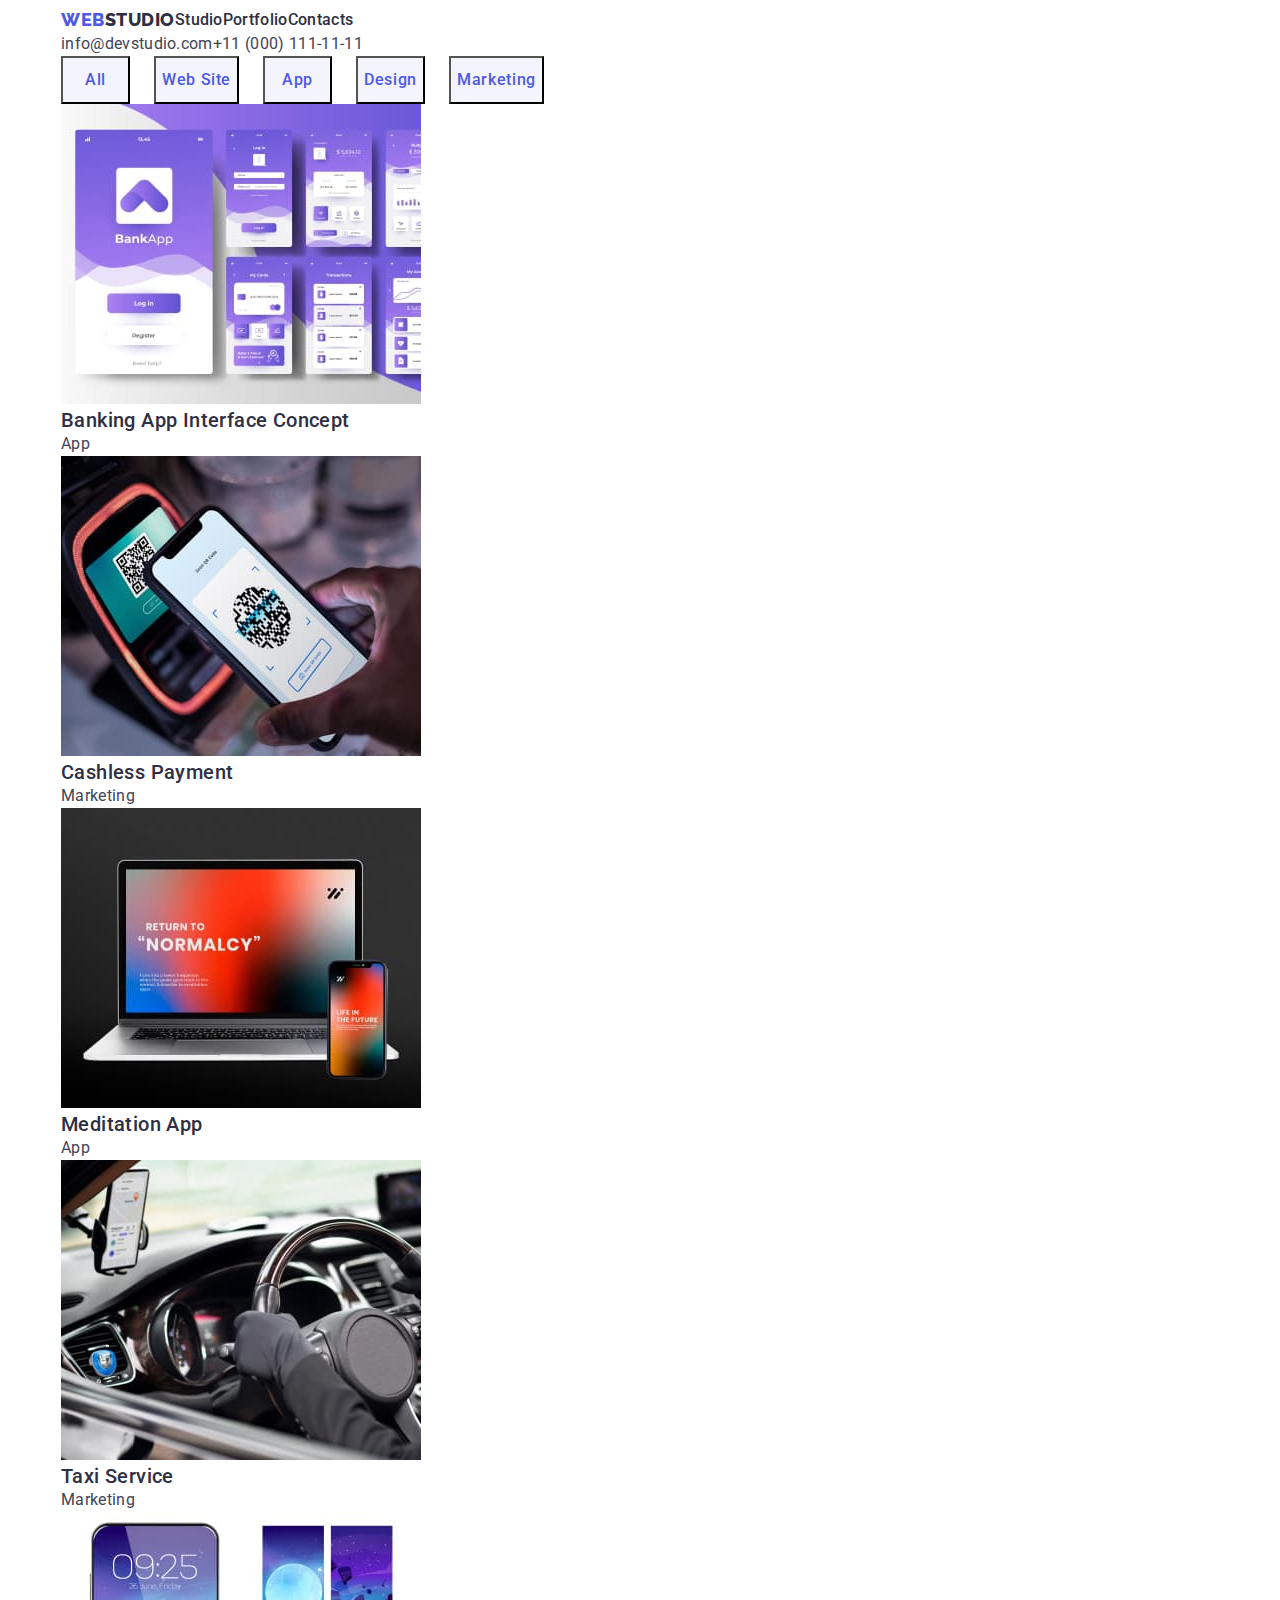
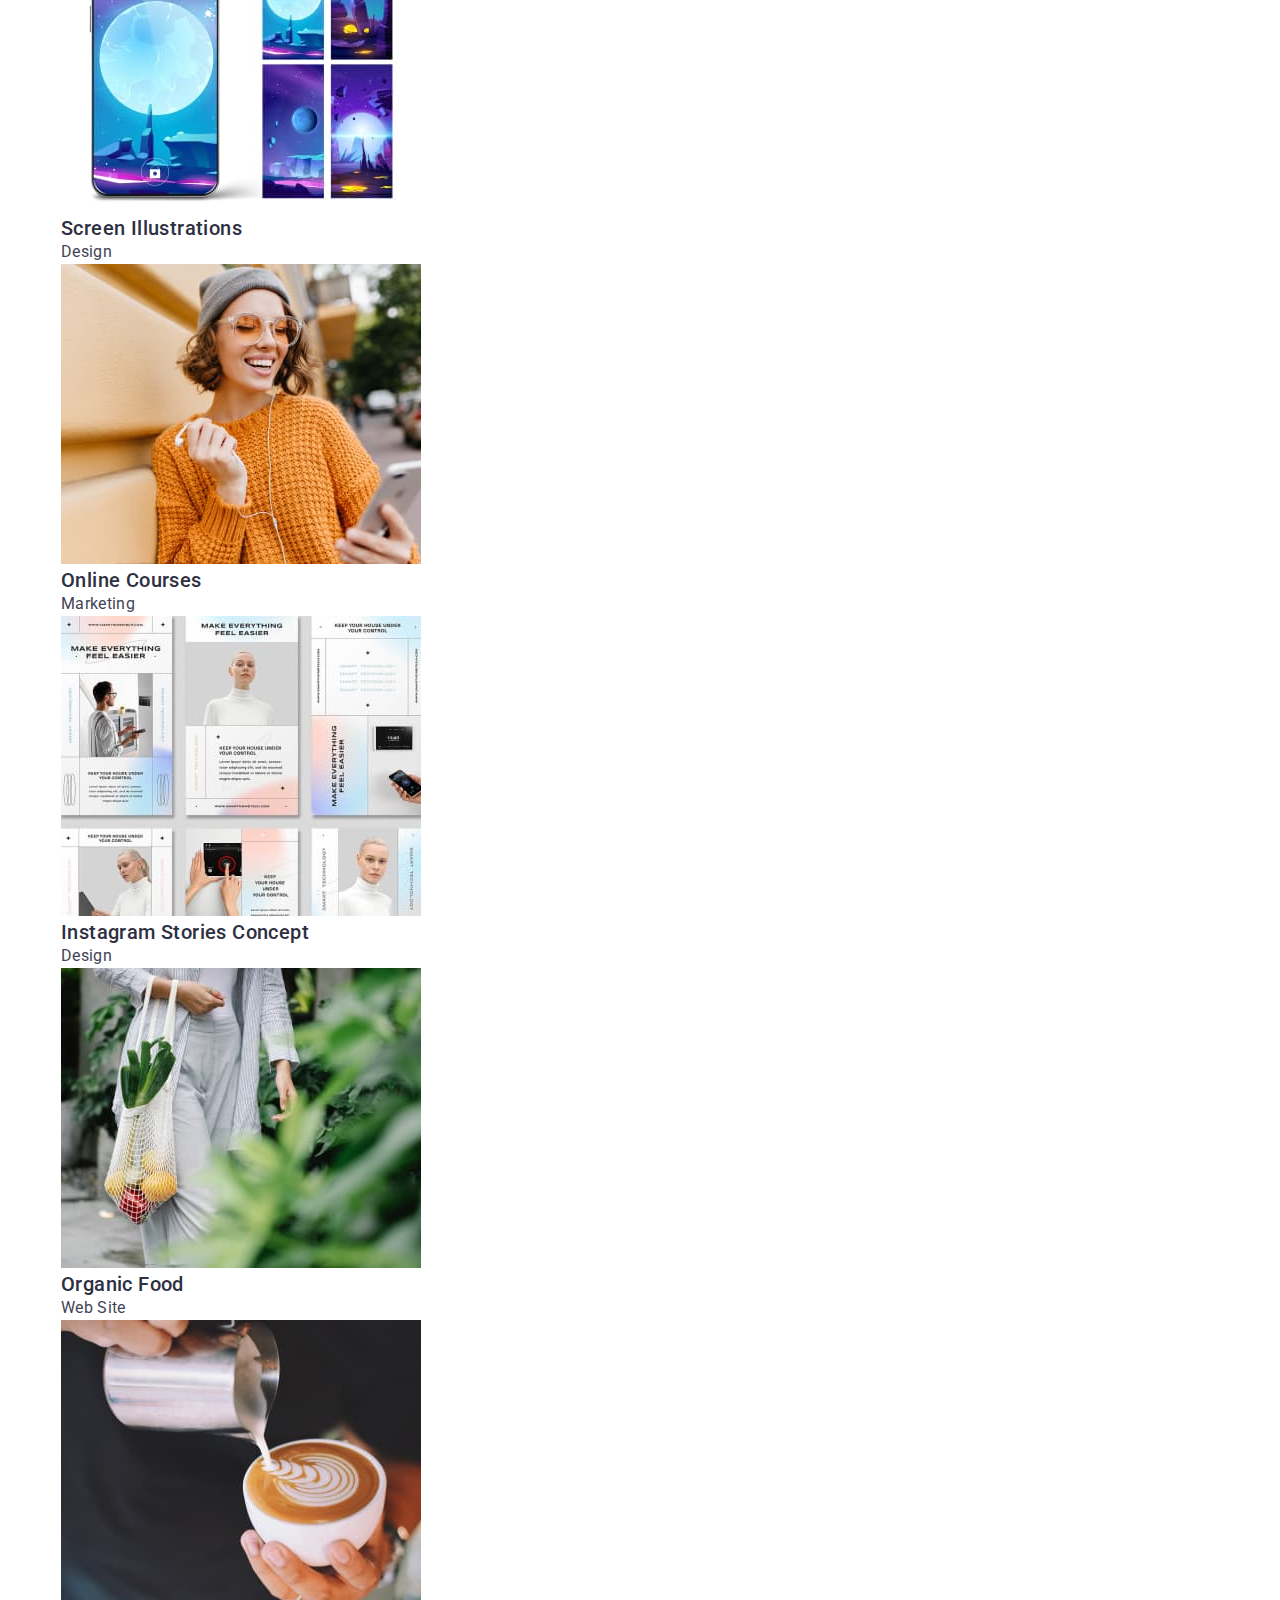
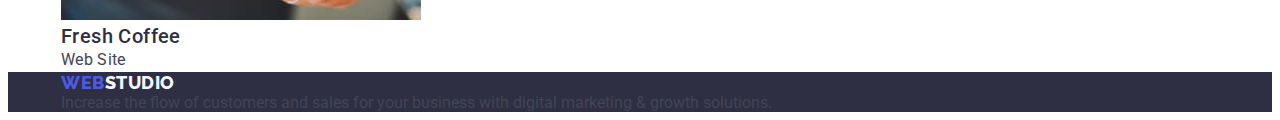
==== portfolio.html @ 85c820a2 "finish" ====
<!DOCTYPE html>
<html lang="en">
  <head>
    <meta charset="UTF-8" />
    <meta http-equiv="X-UA-Compatible" content="IE=edge" />
    <meta name="viewport" content="width=device-width, initial-scale=1.0" />
    <title>Portfolio</title>
    <link rel="preconnect" href="https://fonts.googleapis.com" />
    <link rel="preconnect" href="https://fonts.gstatic.com" crossorigin />
    <link
      href="https://fonts.googleapis.com/css2?family=Raleway:wght@800&family=Roboto:wght@400;500;700&display=swap"
      rel="stylesheet"
    />
    <link
      rel="stylesheet"
      href="https://cdnjs.cloudflare.com/ajax/libs/modern-normalize/2.0.0/modern-normalize.min.css"
      integrity="sha512-4xo8blKMVCiXpTaLzQSLSw3KFOVPWhm/TRtuPVc4WG6kUgjH6J03IBuG7JZPkcWMxJ5huwaBpOpnwYElP/m6wg=="
      crossorigin="anonymous"
      referrerpolicy="no-referrer"
    />
    <link rel="stylesheet" href="./css/styles.css" />
  </head>
  <body>
    <header>
      <div class="container">
        <nav class="nav list">
          <a class="logo link" href="./index.html"
            >Web<span class="logo-stodio">Studio</span></a
          >
          <ul class="nav-list list">
            <li class="nav-item">
              <a class="nav-text link" href="./index.html">Studio</a>
            </li>
            <li class="nav-item">
              <a class="nav-text link" href="./portfolio.html">Portfolio</a>
            </li>
            <li class="nav-item">
              <a class="nav-text link" href="">Contacts</a>
            </li>
          </ul>
        </nav>
        <address class="address">
          <ul class="address-list list">
            <li class="address-item">
              <a class="address-text link" href="mailto:info@devstudio.com"
                >info@devstudio.com</a
              >
            </li>
            <li class="address-item">
              <a class="address-text link" href="tel:+110001111111"
                >+11 (000) 111-11-11</a
              >
            </li>
          </ul>
        </address>
      </div>
    </header>
    <main>
      <section class="filters">
        <div class="container">
          <h1 hidden>filters</h1>
          <ul class="filters-list list">
            <li class="filters-item">
              <button class="button" type="button">All</button>
            </li>
            <li class="filters-item">
              <button class="button" type="button">Web Site</button>
            </li>
            <li class="filters-item">
              <button class="button" type="button">App</button>
            </li>
            <li class="filters-item">
              <button class="button" type="button">Design</button>
            </li>
            <li class="filters-item">
              <button class="button" type="button">Marketing</button>
            </li>
          </ul>
          <ul class="row-list list">
            <li class="row-item">
              <a class="row-link link" href="">
                <img
                  src="./images/portfolio1.jpg"
                  alt="portfolio"
                  width="360"
                  height="300"
                />
                <h2 class="row-name">Banking App Interface Concept</h2>
                <p class="row-text">App</p>
              </a>
            </li>
            <li class="row-item">
              <a class="row-link link" href=""
                ><img
                  src="./images/portfolio2.jpg"
                  alt="portfolio"
                  width="360"
                  height="300"
                />
                <h2 class="row-name">Cashless Payment</h2>
                <p class="row-text">Marketing</p></a
              >
            </li>
            <li class="row-item">
              <a class="row-link link" href=""
                ><img
                  src="./images/portfolio3.jpg"
                  alt="portfolio"
                  width="360"
                  height="300"
                />
                <h2 class="row-name">Meditation App</h2>
                <p class="row-text">App</p></a
              >
            </li>
            <li class="row-item">
              <a class="row-link link" href="">
                <img
                  src="./images/portfolio4.jpg"
                  alt="portfolio"
                  width="360"
                  height="300"
                />
                <h2 class="row-name">Taxi Service</h2>
                <p class="row-text">Marketing</p></a
              >
            </li>
            <li class="row-item">
              <a class="row-link link" href="">
                <img
                  src="./images/portfolio5.jpg"
                  alt="portfolio"
                  width="360"
                  height="300"
                />
                <h2 class="row-name">Screen Illustrations</h2>
                <p class="row-text">Design</p></a
              >
            </li>
            <li class="row-item">
              <a class="row-link link" href="">
                <img
                  src="./images/portfolio6.jpg"
                  alt="portfolio"
                  width="360"
                  height="300"
                />
                <h2 class="row-name">Online Courses</h2>
                <p class="row-text">Marketing</p></a
              >
            </li>
            <li class="row-item">
              <a class="row-link link" href="">
                <img
                  src="./images/portfolio7.jpg"
                  alt="portfolio"
                  width="360"
                  height="300"
                />
                <h2 class="row-name">Instagram Stories Concept</h2>
                <p class="row-text">Design</p></a
              >
            </li>
            <li class="row-item">
              <a class="row-link link" href=""
                ><img
                  src="./images/portfolio8.jpg"
                  alt="portfolio"
                  width="360"
                  height="300"
                />
                <h2 class="row-name">Organic Food</h2>
                <p class="row-text">Web Site</p></a
              >
            </li>
            <li class="row">
              <a class="row-link link" href="">
                <img
                  src="./images/portfolio9.jpg"
                  alt="portfolio"
                  width="360"
                  height="300"
                />
                <h2 class="row-name">Fresh Coffee</h2>
                <p class="row-text">Web Site</p></a
              >
            </li>
          </ul>
        </div>
      </section>
    </main>
    <footer class="portfolio-footer">
      <div class="container">
        <a class="portfolio-logo link" href="./portfolio.html"
          >Web<span class="portfolio-logo-studio">Studio</span></a
        >
        <p class="portfolio-footer-text">
          Increase the flow of customers and sales for your business with
          digital marketing & growth solutions.
        </p>
      </div>
    </footer>
  </body>
</html>
---- css/styles.css ----
:root {
    --title-color: #2E2F42; 
    --iten-color: #434455;
    --logo-color: #4D5AE5;
    --about-color: #404BBF;
    --hero-color: #FFFFFF;
    --footer-text-color: #F4F4FD;
}

body {
    font-family: "Roboto", sans-serif;
    color: var(--iten-color);
    background-color: var(--hero-color);
}

p, h1, h2, h3, h4, h5, h6 {
    margin: 0;
}

ul, ol {
    margin: 0;
    padding: 0;
}

.list {
    list-style: none;
}

.link {
    text-decoration: none;
}

.container {
    width: 1158px;
    padding-left: 15px;
    padding-right: 15px;
    margin: 0 auto;
}

/* INDEX */

/* HEADER */

.header-container {
    display: flex;
    align-items: center;
    height: 72px;
}

.header-nav {
    display: flex;
    align-items: center;
}

.header-list {
    display: flex;
    gap: 40px;
}

.header-logo {
    font-family: 'Raleway', sans-serif;
    font-style: normal;
    font-weight: 800;
    font-size: 18px;
    line-height: 1.17;
    letter-spacing: 0.03em;
    text-transform: uppercase;
    color: var(--logo-color);
    margin-right: 76px;
}

.header-logo-studio {
    font-family: 'Raleway', sans-serif;
    font-style: normal;
    font-weight: 800;
    font-size: 18px;
    line-height: 1.17;
    letter-spacing: 0.03em;
    text-transform: uppercase;
    color: var(--title-color);
}

.header-nav {
    list-style: none;
}


.header-text {
    font-weight: 500;
    font-size: 16px;
    line-height: 1.5;
    letter-spacing: 0.02em;
    color: var(--title-color);
}

.header-text:hover,
.header-text:focus {
    color: var(--about-color);
}

/* ADDRESS */

.header-address-list {
    display: flex;
    align-items: center;
    gap: 40px;
}

.header-address {
    font-style: normal;
    margin-left: auto;
}

.header-address-link {
    font-size: 16px;
    line-height: 1.5;
    letter-spacing: 0.02em;
    color: var(--iten-color);
}

.header-address-link:hover,
.header-address-link:focus {
    color: var(--about-color);
}

/* BUTTON */

.button-container {
    padding-top: 188px;
    padding-right: 472px;
    padding-bottom: 292px;
    padding-left: 472px;
    height: 600px;
    width: 1440px;
}

.main-section-button {
    background-color: var(--title-color);
}

.section-button {
    width: 169px;
    height: 56px;
    font-family: 'Roboto', sans-serif;
    font-style: normal;
    font-weight: 500;
    font-size: 16px;
    line-height: 1.5;
    letter-spacing: 0.04em;
    color: var(--hero-color);
    cursor: pointer;
    background-color: var(--logo-color);
    margin-bottom: 48px;
    border-radius: 4px;
    min-width: 169px;
    
}

.section-button:hover, 
.section-button:focus {
    background-color: var(--about-color);
}

.section-button-text {
    font-weight: 700;
    font-size: 56px;
    line-height: 1.07;
    text-align: center;
    letter-spacing: 0.02em;
    color: var(--hero-color);
    min-width: 496px;
    margin: 48px;
    
}

/* INTERMEDIA */

.intermedia-list {
    display: flex;
    padding-top: 120px;
    padding-bottom: 120px;
    gap: 24px;
}

.intermedia-name {
    font-weight: 500;
    font-size: 20px;
    line-height: 1.2;
    letter-spacing: 0.02em;
    margin-bottom: 8px;
    color: var(--title-color)
    
}

.intermedia-text {
    font-size: 16px;
    line-height: 1.5;
    letter-spacing: 0.02em;
    color: var(--iten-color);
}

/* HOVER */

.hover-containe {
    display: flex;
    align-items: center;
    
}

.hover-list { 
    display: flex;
    align-items: center;
    gap: 24px;
}

.hover {
    font-weight: 700;
    font-size: 36px;
    line-height: 1.11;
    letter-spacing: 0.02em;
    text-transform: capitalize;
    color: var(--title-color);
    text-align: center;
    margin-bottom: 72px;
}

/* TEAM */

.section-team {
    background-color: var(--footer-text-color);
}

.team-item {
    background-color: var(--hero-color);
} 

.team-list {
    display: flex;
    margin-top: 72px;
    gap: 24px;
    padding-bottom: 120px;
}

.team {
    font-weight: 700;
    font-size: 36px;
    line-height: 1.11;
    letter-spacing: 0.02em;
    text-transform: capitalize;
    color: var(--title-color); 
    text-align: center;
    padding-top: 120px;
}


.team-name {
    font-weight: 500;
    font-size: 20px;
    line-height: 1.2;
    letter-spacing: 0.02em;
    color: var(--title-color);
    text-align: center;
    margin-top: 32px;
    margin-bottom: 8px;
}

.team-text {
    font-size: 16px;
    line-height: 1.5;
    letter-spacing: 0.02em;
    text-align: center;
    margin-bottom: 32px;
    color: var(--iten-color)  
}

/* FOOTER */

.index-container {

}

.index-footer {
    background-color: var(--title-color);
}

.footer-logo {
    font-family: 'Raleway', sans-serif;
    font-style: normal;
    font-weight: 800;
    font-size: 18px;
    line-height: 1.17;
    letter-spacing: 0.03em;
    text-transform: uppercase;
    color: var(--logo-color);
}

.footer-logo-studio {
    font-family: 'Raleway', sans-serif;
    font-style: normal;
    font-weight: 800;
    font-size: 18px;
    line-height: 1.17;
    letter-spacing: 0.03em;
    text-transform: uppercase;
    color: var(--footer-text-color);
}

.footer-text {
    font-size: 16px;
    line-height: 1.5px;
    letter-spacing: 0.02em;
    color: var(--footer-text-color); 
}

/* PORTFOLIO */

/* HEADER */

.logo {
    font-family: 'Raleway', sans-serif;
    font-style: normal;
    font-weight: 800;
    font-size: 18px;
    line-height: 1.17;
    letter-spacing: 0.03em;
    text-transform: uppercase;
    color: var(--logo-color);
}

.logo-stodio {
    font-family: 'Raleway', sans-serif;
    font-style: normal;
    font-weight: 800;
    font-size: 18px;
    line-height: 1.17;
    letter-spacing: 0.03em;
    text-transform: uppercase;
    color: var(--title-color);
}

.nav {
    display: flex;
    align-items: center;
}

.nav-list {
    display: flex;
    align-items: center;
}

.nav-text {
    font-weight: 500;
    font-size: 16px;
    line-height: 1.5;
    letter-spacing: 0.02em;
    color: var(--title-color);
}

.nav-text:hover,
.nav-text:focus {
    color: var(--about-color);
}

.address {
    font-style: normal;
    display: flex;
}

.address-list {
    list-style: none;
    display: flex;
    align-items: center;
}

.address-text {
    font-size: 16px;
    line-height: 1.5;
    letter-spacing: 0.02em;
    color: var(--iten-color);
}

.address-text:hover,
.address-text:focus {
    color: var(--about-color);
}

/* FILTERS */

.filters-list {
    display: flex;
    gap: 24px;
}

.button {
    min-width: 69px;
    height: 48px;  
    font-family: 'Roboto', sans-serif;
    font-style: normal;
    font-weight: 500;
    font-size: 16px;
    line-height: 1.5;
    letter-spacing: 0.04em;
    color: var(--logo-color);
    cursor: pointer;
    background-color: var(--footer-text-color);
}

.button:hover,
.button:focus {
    background-color: var(--about-color);
    color: var(--hero-color)
    
}

/* ROW */

.row-list {
    list-style: none;
}

.row-link {
    text-decoration: none;
}

.row-name {
    font-weight: 500;
    font-size: 20px;
    line-height: 1.2;
    letter-spacing: 0.02em;
    color: var(--title-color);
}

.row-text {
    color: var(--iten-color);
    font-size: 16px;
    line-height: 1.5;
    letter-spacing: 0.02em; 
}

/* FOOTER */

.portfolio-footer {
    background-color: var(--title-color);
}

.portfolio-logo {
    font-family: 'Raleway', sans-serif;
    font-style: normal;
    font-weight: 800;
    font-size: 18px;
    line-height: 1.17;
    letter-spacing: 0.03em;
    text-transform: uppercase;
    color: var(--logo-color);
}

.portfolio-logo-studio {
    color: var(--footer-text-color);
}

.portfolio-footer-tex {
    font-size: 16px;
    line-height: 1.5;
    letter-spacing: 0.02em;
    color: var(--footer-text-color)
}
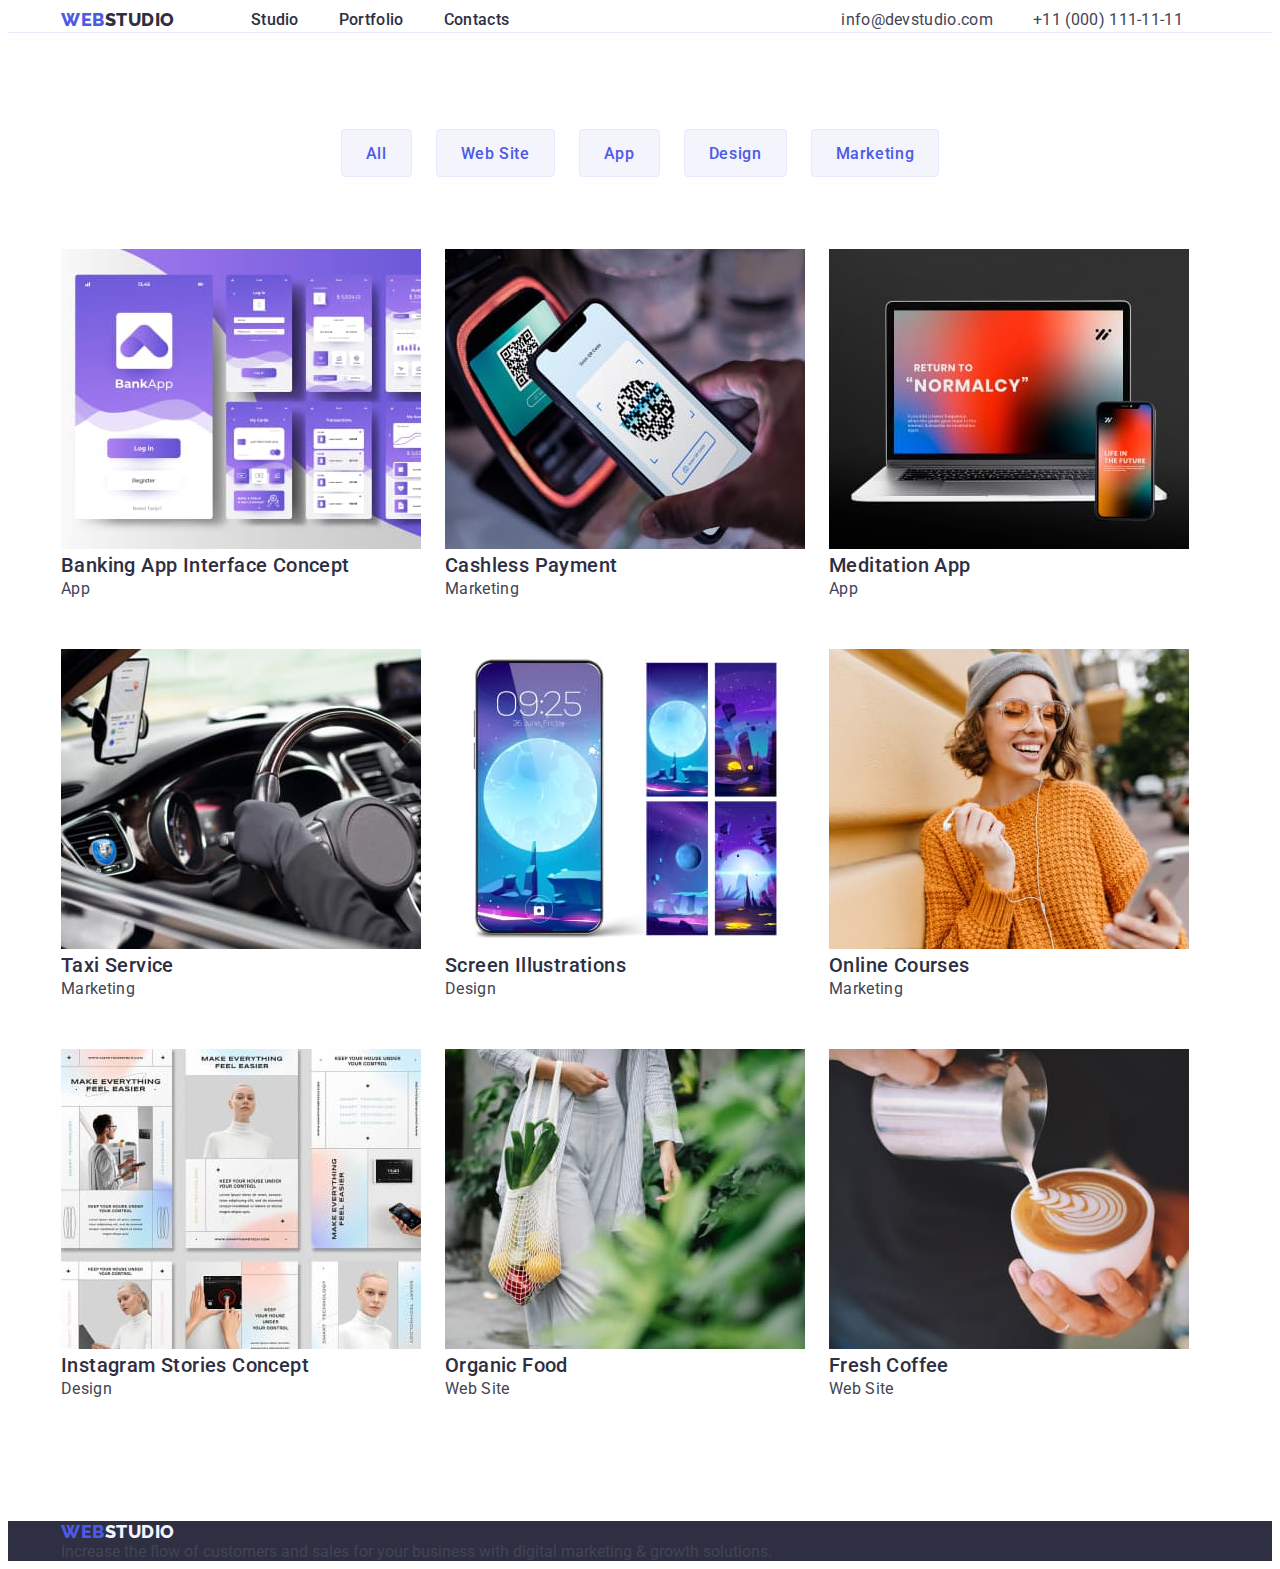
==== commit 830126b4: "finish" ====
--- a/portfolio.html
+++ b/portfolio.html
@@ -21,8 +21,8 @@
     <link rel="stylesheet" href="./css/styles.css" />
   </head>
   <body>
-    <header>
-      <div class="container">
+    <header class="header-portfolio">
+      <div class="container prt-header-container">
         <nav class="nav list">
           <a class="logo link" href="./index.html"
             >Web<span class="logo-stodio">Studio</span></a
--- a/css/styles.css
+++ b/css/styles.css
@@ -41,6 +41,10 @@
 
 /* HEADER */
 
+.header-index {
+    border-bottom: 1px solid #e7e9fc;
+}
+
 .header-container {
     display: flex;
     align-items: center;
@@ -90,7 +94,8 @@
     font-size: 16px;
     line-height: 1.5;
     letter-spacing: 0.02em;
-    color: var(--title-color);
+    color: var(--title-color); 
+    padding: 24px 0 24px
 }
 
 .header-text:hover,
@@ -124,6 +129,10 @@
 }
 
 /* BUTTON */
+
+.main-section-button {
+    padding: 188px 0 188px;
+}
 
 .button-container {
     padding-top: 188px;
@@ -153,7 +162,8 @@
     margin-bottom: 48px;
     border-radius: 4px;
     min-width: 169px;
-    
+    display: block;
+    border: none;
 }
 
 .section-button:hover, 
@@ -168,12 +178,16 @@
     text-align: center;
     letter-spacing: 0.02em;
     color: var(--hero-color);
-    min-width: 496px;
+    max-width: 496px;
     margin: 48px;
     
 }
 
 /* INTERMEDIA */
+
+.section-intermedia {
+    padding: 120px 0 120px;
+}
 
 .intermedia-list {
     display: flex;
@@ -188,8 +202,8 @@
     line-height: 1.2;
     letter-spacing: 0.02em;
     margin-bottom: 8px;
-    color: var(--title-color)
-    
+    width: calc((100% - 72px) / 4);
+    color: var(--title-color);
 }
 
 .intermedia-text {
@@ -200,6 +214,10 @@
 }
 
 /* HOVER */
+
+.section-hover {
+    padding-bottom: 120px;
+}
 
 .hover-containe {
     display: flex;
@@ -228,6 +246,15 @@
 
 .section-team {
     background-color: var(--footer-text-color);
+    padding: 120px 0 120px;
+}
+
+.team-img {
+    border-radius: 0px 0px 4px 4px;
+}
+
+.team-text-container {
+    padding: 32px 16px;
 }
 
 .team-item {
@@ -250,6 +277,7 @@
     color: var(--title-color); 
     text-align: center;
     padding-top: 120px;
+    margin-bottom: 72px;
 }
 
 
@@ -275,12 +303,10 @@
 
 /* FOOTER */
 
-.index-container {
-
-}
 
 .index-footer {
     background-color: var(--title-color);
+    padding: 100px 0;
 }
 
 .footer-logo {
@@ -292,6 +318,8 @@
     letter-spacing: 0.03em;
     text-transform: uppercase;
     color: var(--logo-color);
+    display: inline-block;
+    margin-bottom: 16px;
 }
 
 .footer-logo-studio {
@@ -309,13 +337,22 @@
     font-size: 16px;
     line-height: 1.5px;
     letter-spacing: 0.02em;
-    color: var(--footer-text-color); 
+    color: var(--footer-text-color);
+    max-width: 264px; 
 }
 
 /* PORTFOLIO */
 
 /* HEADER */
 
+.header-portfolio {
+    border-bottom: 1px solid #e7e9fc;
+}
+
+.prt-header-container {
+    display: flex;
+}
+
 .logo {
     font-family: 'Raleway', sans-serif;
     font-style: normal;
@@ -325,6 +362,7 @@
     letter-spacing: 0.03em;
     text-transform: uppercase;
     color: var(--logo-color);
+    margin-right: 76px;
 }
 
 .logo-stodio {
@@ -345,7 +383,7 @@
 
 .nav-list {
     display: flex;
-    align-items: center;
+    gap: 40px;
 }
 
 .nav-text {
@@ -354,6 +392,7 @@
     line-height: 1.5;
     letter-spacing: 0.02em;
     color: var(--title-color);
+    padding: 24px 0;
 }
 
 .nav-text:hover,
@@ -369,7 +408,8 @@
 .address-list {
     list-style: none;
     display: flex;
-    align-items: center;
+    gap: 40px;
+    margin-left: 332px;
 }
 
 .address-text {
@@ -386,9 +426,16 @@
 
 /* FILTERS */
 
+.filters {
+    padding-top: 96px;
+    padding-bottom: 120px;
+}
+
 .filters-list {
     display: flex;
     gap: 24px;
+    justify-content: center;
+    margin-bottom: 72px;
 }
 
 .button {
@@ -403,19 +450,26 @@
     color: var(--logo-color);
     cursor: pointer;
     background-color: var(--footer-text-color);
+    padding: 12px 24px;
+    border: 1px solid #e7e9fc;
+    border-radius: 4px;
 }
 
 .button:hover,
 .button:focus {
     background-color: var(--about-color);
-    color: var(--hero-color)
-    
+    color: var(--hero-color);
+    border: 1px solid transparent;
 }
 
 /* ROW */
 
 .row-list {
     list-style: none;
+    display: flex;
+    flex-wrap: wrap;
+    column-gap: 24px;
+    row-gap: 48px;
 }
 
 .row-link {
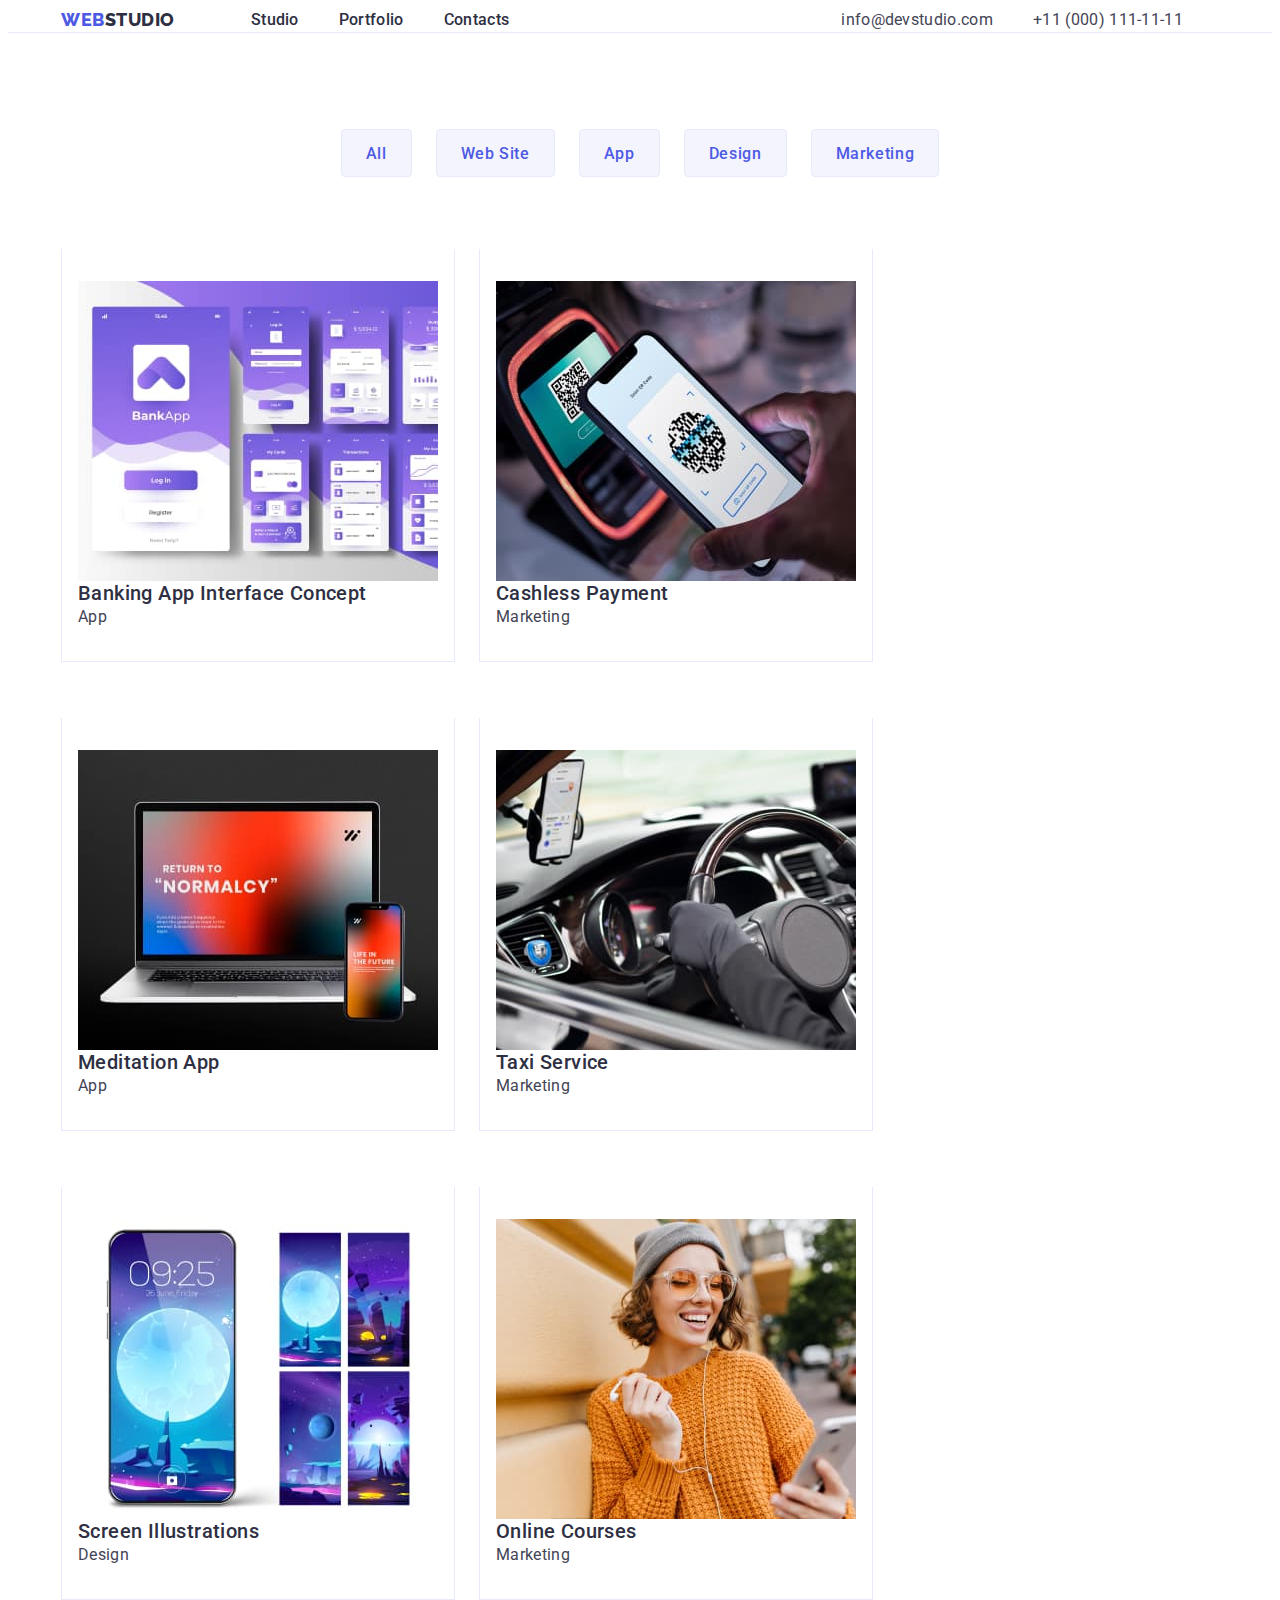
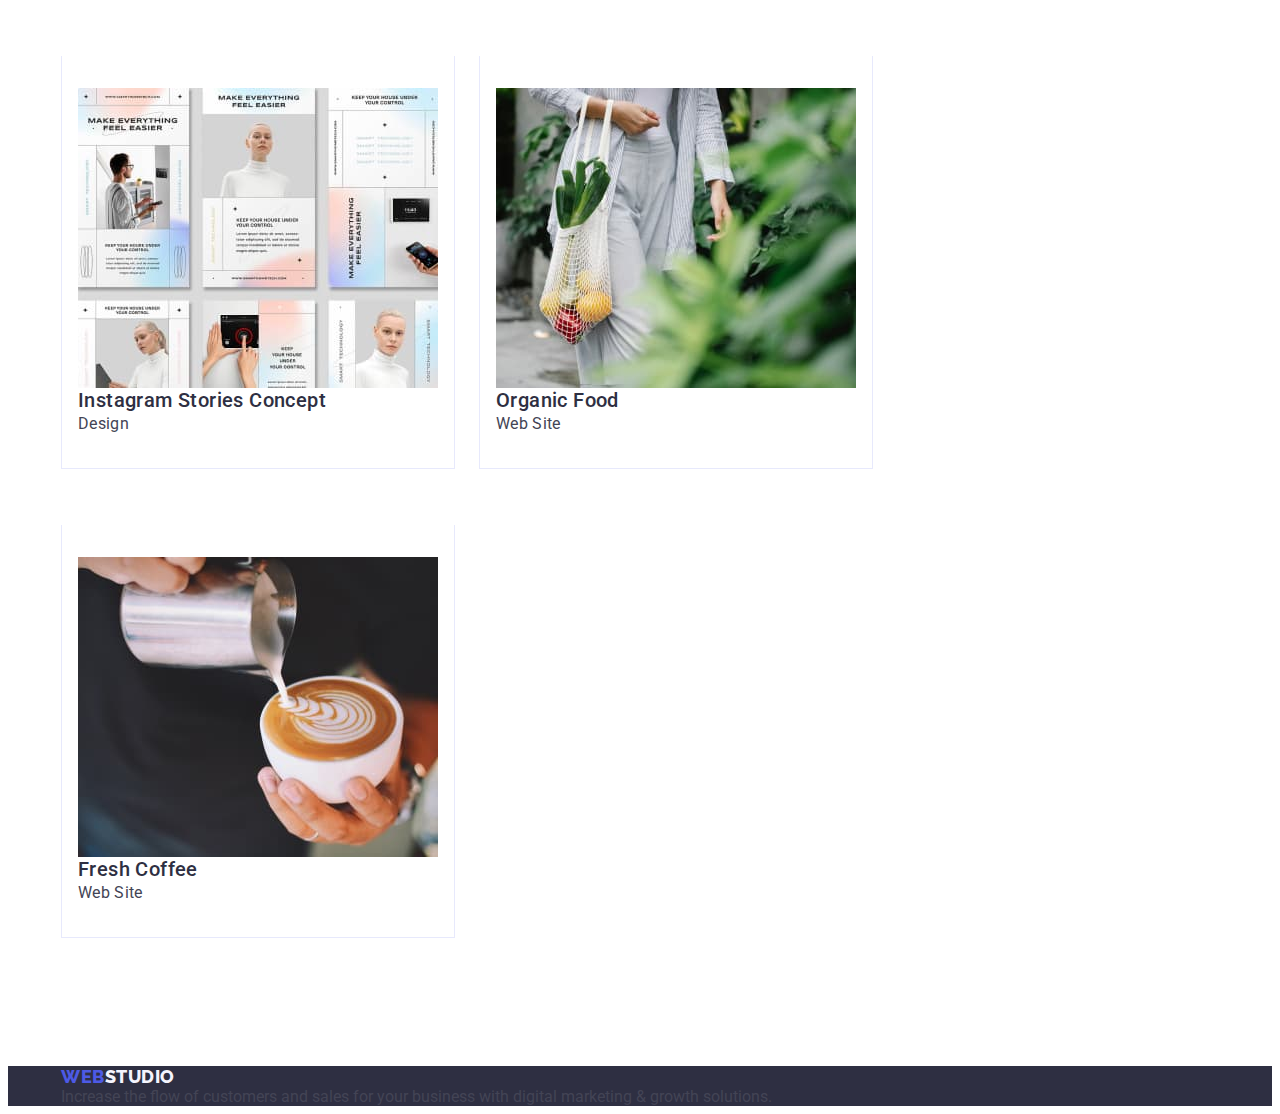
==== commit 30fc20ec: "finish" ====
--- a/portfolio.html
+++ b/portfolio.html
@@ -79,111 +79,138 @@
           <ul class="row-list list">
             <li class="row-item">
               <a class="row-link link" href="">
-                <img
-                  src="./images/portfolio1.jpg"
-                  alt="portfolio"
-                  width="360"
-                  height="300"
-                />
-                <h2 class="row-name">Banking App Interface Concept</h2>
-                <p class="row-text">App</p>
-              </a>
-            </li>
-            <li class="row-item">
-              <a class="row-link link" href=""
-                ><img
-                  src="./images/portfolio2.jpg"
-                  alt="portfolio"
-                  width="360"
-                  height="300"
-                />
-                <h2 class="row-name">Cashless Payment</h2>
-                <p class="row-text">Marketing</p></a
-              >
-            </li>
-            <li class="row-item">
-              <a class="row-link link" href=""
-                ><img
-                  src="./images/portfolio3.jpg"
-                  alt="portfolio"
-                  width="360"
-                  height="300"
-                />
-                <h2 class="row-name">Meditation App</h2>
-                <p class="row-text">App</p></a
-              >
-            </li>
-            <li class="row-item">
-              <a class="row-link link" href="">
-                <img
-                  src="./images/portfolio4.jpg"
-                  alt="portfolio"
-                  width="360"
-                  height="300"
-                />
-                <h2 class="row-name">Taxi Service</h2>
-                <p class="row-text">Marketing</p></a
-              >
-            </li>
-            <li class="row-item">
-              <a class="row-link link" href="">
-                <img
-                  src="./images/portfolio5.jpg"
-                  alt="portfolio"
-                  width="360"
-                  height="300"
-                />
-                <h2 class="row-name">Screen Illustrations</h2>
-                <p class="row-text">Design</p></a
-              >
-            </li>
-            <li class="row-item">
-              <a class="row-link link" href="">
-                <img
-                  src="./images/portfolio6.jpg"
-                  alt="portfolio"
-                  width="360"
-                  height="300"
-                />
-                <h2 class="row-name">Online Courses</h2>
-                <p class="row-text">Marketing</p></a
-              >
-            </li>
-            <li class="row-item">
-              <a class="row-link link" href="">
-                <img
-                  src="./images/portfolio7.jpg"
-                  alt="portfolio"
-                  width="360"
-                  height="300"
-                />
-                <h2 class="row-name">Instagram Stories Concept</h2>
-                <p class="row-text">Design</p></a
-              >
-            </li>
-            <li class="row-item">
-              <a class="row-link link" href=""
-                ><img
-                  src="./images/portfolio8.jpg"
-                  alt="portfolio"
-                  width="360"
-                  height="300"
-                />
-                <h2 class="row-name">Organic Food</h2>
-                <p class="row-text">Web Site</p></a
-              >
+                <div class="row-img">
+                  <img
+                    class="img-portfolio"
+                    src="./images/portfolio1.jpg"
+                    alt="portfolio"
+                    width="360"
+                    height="300"
+                  />
+                  <h2 class="row-name">Banking App Interface Concept</h2>
+                  <p class="row-text">App</p>
+                </div>
+              </a>
+            </li>
+            <li class="row-item">
+              <a class="row-link link" href="">
+                <div class="row-img">
+                  <img
+                    class="img-portfolio"
+                    src="./images/portfolio2.jpg"
+                    alt="portfolio"
+                    width="360"
+                    height="300"
+                  />
+                  <h2 class="row-name">Cashless Payment</h2>
+                  <p class="row-text">Marketing</p>
+                </div>
+              </a>
+            </li>
+            <li class="row-item">
+              <a class="row-link link" href="">
+                <div class="row-img">
+                  <img
+                    class="img-portfolio"
+                    src="./images/portfolio3.jpg"
+                    alt="portfolio"
+                    width="360"
+                    height="300"
+                  />
+                  <h2 class="row-name">Meditation App</h2>
+                  <p class="row-text">App</p>
+                </div>
+              </a>
+            </li>
+            <li class="row-item">
+              <a class="row-link link" href="">
+                <div class="row-img">
+                  <img
+                    class="img-portfolio"
+                    src="./images/portfolio4.jpg"
+                    alt="portfolio"
+                    width="360"
+                    height="300"
+                  />
+                  <h2 class="row-name">Taxi Service</h2>
+                  <p class="row-text">Marketing</p>
+                </div>
+              </a>
+            </li>
+            <li class="row-item">
+              <a class="row-link link" href="">
+                <div class="row-img">
+                  <img
+                    class="img-portfolio"
+                    src="./images/portfolio5.jpg"
+                    alt="portfolio"
+                    width="360"
+                    height="300"
+                  />
+                  <h2 class="row-name">Screen Illustrations</h2>
+                  <p class="row-text">Design</p>
+                </div>
+              </a>
+            </li>
+            <li class="row-item">
+              <a class="row-link link" href="">
+                <div class="row-img">
+                  <img
+                    class="img-portfolio"
+                    src="./images/portfolio6.jpg"
+                    alt="portfolio"
+                    width="360"
+                    height="300"
+                  />
+                  <h2 class="row-name">Online Courses</h2>
+                  <p class="row-text">Marketing</p>
+                </div>
+              </a>
+            </li>
+            <li class="row-item">
+              <a class="row-link link" href="">
+                <div class="row-img">
+                  <img
+                    class="img-portfolio"
+                    src="./images/portfolio7.jpg"
+                    alt="portfolio"
+                    width="360"
+                    height="300"
+                  />
+                  <h2 class="row-name">Instagram Stories Concept</h2>
+                  <p class="row-text">Design</p>
+                </div>
+              </a>
+            </li>
+            <li class="row-item">
+              <a class="row-link link" href="">
+                <div class="row-img">
+                  <img
+                    class="img-portfolio"
+                    src="./images/portfolio8.jpg"
+                    alt="portfolio"
+                    width="360"
+                    height="300"
+                  />
+                  <h2 class="row-name">Organic Food</h2>
+                  <p class="row-text">Web Site</p>
+                </div>
+              </a>
             </li>
             <li class="row">
               <a class="row-link link" href="">
-                <img
-                  src="./images/portfolio9.jpg"
-                  alt="portfolio"
-                  width="360"
-                  height="300"
-                />
-                <h2 class="row-name">Fresh Coffee</h2>
-                <p class="row-text">Web Site</p></a
-              >
+                <div class="row-img">
+                  <img
+                    class="img-portfolio"
+                    src="./images/portfolio9.jpg"
+                    alt="portfolio"
+                    width="360"
+                    height="300"
+                  />
+                  <h2 class="row-name">Fresh Coffee</h2>
+                  <p class="row-text">Web Site</p>
+                </div>
+              </a>
             </li>
           </ul>
         </div>
--- a/css/styles.css
+++ b/css/styles.css
@@ -185,6 +185,10 @@
 
 /* INTERMEDIA */
 
+.hidden-section {
+
+}
+
 .section-intermedia {
     padding: 120px 0 120px;
 }
@@ -202,7 +206,7 @@
     line-height: 1.2;
     letter-spacing: 0.02em;
     margin-bottom: 8px;
-    width: calc((100% - 72px) / 4);
+    width: calc((100%-72px)/4);
     color: var(--title-color);
 }
 
@@ -250,6 +254,7 @@
 }
 
 .team-img {
+    display: block;
     border-radius: 0px 0px 4px 4px;
 }
 
@@ -464,6 +469,17 @@
 
 /* ROW */
 
+.row-img {
+    padding: 32px 16px;
+    border: 1px solid #e7e9fc;
+    border-top: none;
+    margin-bottom: 8px;
+}
+
+.img-portfolio {
+    display: block;
+}
+
 .row-list {
     list-style: none;
     display: flex;
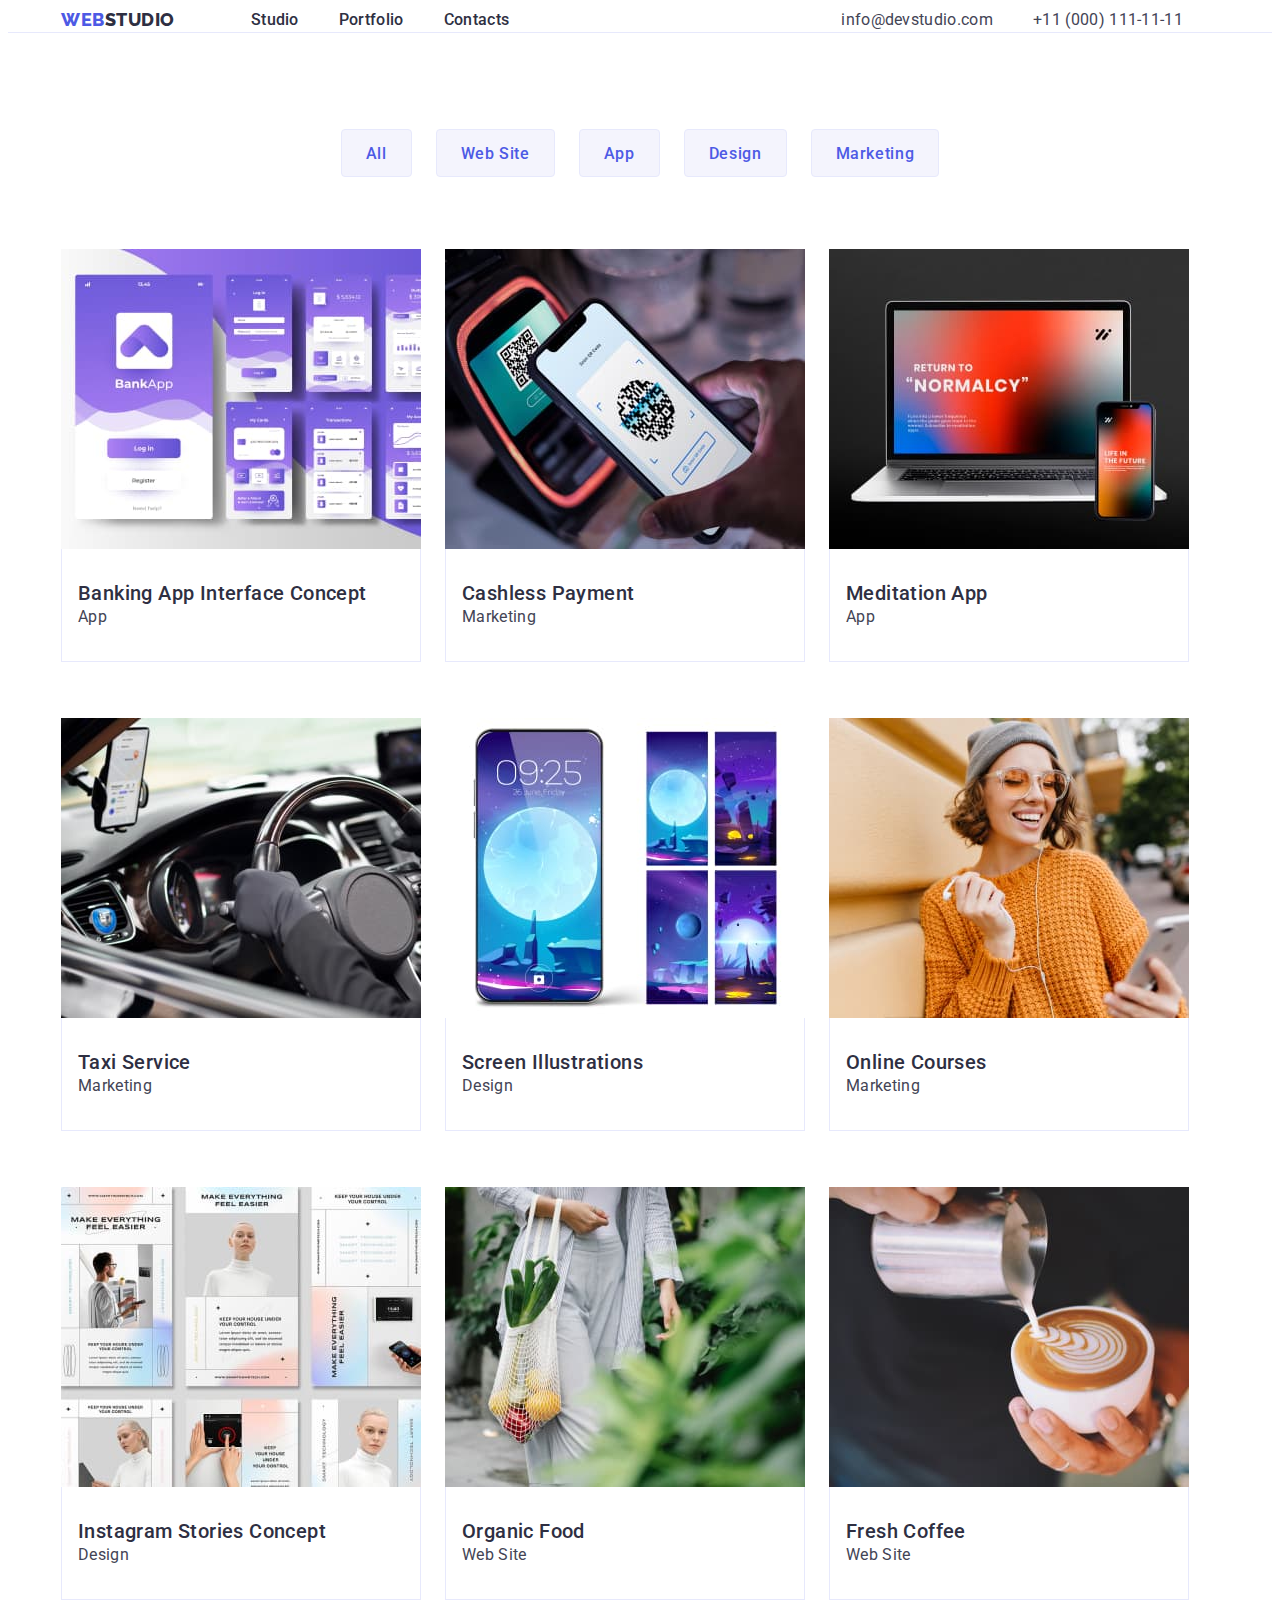
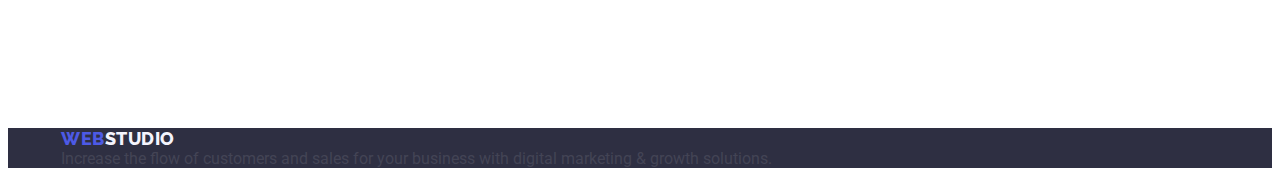
==== commit 69a4b408: "finish" ====
--- a/portfolio.html
+++ b/portfolio.html
@@ -58,7 +58,7 @@
     <main>
       <section class="filters">
         <div class="container">
-          <h1 hidden>filters</h1>
+          <h1 class="visually-hidden" hidden>filters</h1>
           <ul class="filters-list list">
             <li class="filters-item">
               <button class="button" type="button">All</button>
@@ -79,14 +79,14 @@
           <ul class="row-list list">
             <li class="row-item">
               <a class="row-link link" href="">
-                <div class="row-img">
-                  <img
-                    class="img-portfolio"
-                    src="./images/portfolio1.jpg"
-                    alt="portfolio"
-                    width="360"
-                    height="300"
-                  />
+                <img
+                  class="img-portfolio"
+                  src="./images/portfolio1.jpg"
+                  alt="portfolio"
+                  width="360"
+                  height="300"
+                />
+                <div class="row-img">
                   <h2 class="row-name">Banking App Interface Concept</h2>
                   <p class="row-text">App</p>
                 </div>
@@ -94,14 +94,14 @@
             </li>
             <li class="row-item">
               <a class="row-link link" href="">
-                <div class="row-img">
-                  <img
-                    class="img-portfolio"
-                    src="./images/portfolio2.jpg"
-                    alt="portfolio"
-                    width="360"
-                    height="300"
-                  />
+                <img
+                  class="img-portfolio"
+                  src="./images/portfolio2.jpg"
+                  alt="portfolio"
+                  width="360"
+                  height="300"
+                />
+                <div class="row-img">
                   <h2 class="row-name">Cashless Payment</h2>
                   <p class="row-text">Marketing</p>
                 </div>
@@ -109,14 +109,14 @@
             </li>
             <li class="row-item">
               <a class="row-link link" href="">
-                <div class="row-img">
-                  <img
-                    class="img-portfolio"
-                    src="./images/portfolio3.jpg"
-                    alt="portfolio"
-                    width="360"
-                    height="300"
-                  />
+                <img
+                  class="img-portfolio"
+                  src="./images/portfolio3.jpg"
+                  alt="portfolio"
+                  width="360"
+                  height="300"
+                />
+                <div class="row-img">
                   <h2 class="row-name">Meditation App</h2>
                   <p class="row-text">App</p>
                 </div>
@@ -124,14 +124,14 @@
             </li>
             <li class="row-item">
               <a class="row-link link" href="">
-                <div class="row-img">
-                  <img
-                    class="img-portfolio"
-                    src="./images/portfolio4.jpg"
-                    alt="portfolio"
-                    width="360"
-                    height="300"
-                  />
+                <img
+                  class="img-portfolio"
+                  src="./images/portfolio4.jpg"
+                  alt="portfolio"
+                  width="360"
+                  height="300"
+                />
+                <div class="row-img">
                   <h2 class="row-name">Taxi Service</h2>
                   <p class="row-text">Marketing</p>
                 </div>
@@ -139,14 +139,14 @@
             </li>
             <li class="row-item">
               <a class="row-link link" href="">
-                <div class="row-img">
-                  <img
-                    class="img-portfolio"
-                    src="./images/portfolio5.jpg"
-                    alt="portfolio"
-                    width="360"
-                    height="300"
-                  />
+                <img
+                  class="img-portfolio"
+                  src="./images/portfolio5.jpg"
+                  alt="portfolio"
+                  width="360"
+                  height="300"
+                />
+                <div class="row-img">
                   <h2 class="row-name">Screen Illustrations</h2>
                   <p class="row-text">Design</p>
                 </div>
@@ -154,14 +154,14 @@
             </li>
             <li class="row-item">
               <a class="row-link link" href="">
-                <div class="row-img">
-                  <img
-                    class="img-portfolio"
-                    src="./images/portfolio6.jpg"
-                    alt="portfolio"
-                    width="360"
-                    height="300"
-                  />
+                <img
+                  class="img-portfolio"
+                  src="./images/portfolio6.jpg"
+                  alt="portfolio"
+                  width="360"
+                  height="300"
+                />
+                <div class="row-img">
                   <h2 class="row-name">Online Courses</h2>
                   <p class="row-text">Marketing</p>
                 </div>
@@ -169,14 +169,14 @@
             </li>
             <li class="row-item">
               <a class="row-link link" href="">
-                <div class="row-img">
-                  <img
-                    class="img-portfolio"
-                    src="./images/portfolio7.jpg"
-                    alt="portfolio"
-                    width="360"
-                    height="300"
-                  />
+                <img
+                  class="img-portfolio"
+                  src="./images/portfolio7.jpg"
+                  alt="portfolio"
+                  width="360"
+                  height="300"
+                />
+                <div class="row-img">
                   <h2 class="row-name">Instagram Stories Concept</h2>
                   <p class="row-text">Design</p>
                 </div>
@@ -184,14 +184,14 @@
             </li>
             <li class="row-item">
               <a class="row-link link" href="">
-                <div class="row-img">
-                  <img
-                    class="img-portfolio"
-                    src="./images/portfolio8.jpg"
-                    alt="portfolio"
-                    width="360"
-                    height="300"
-                  />
+                <img
+                  class="img-portfolio"
+                  src="./images/portfolio8.jpg"
+                  alt="portfolio"
+                  width="360"
+                  height="300"
+                />
+                <div class="row-img">
                   <h2 class="row-name">Organic Food</h2>
                   <p class="row-text">Web Site</p>
                 </div>
@@ -199,14 +199,14 @@
             </li>
             <li class="row">
               <a class="row-link link" href="">
-                <div class="row-img">
-                  <img
-                    class="img-portfolio"
-                    src="./images/portfolio9.jpg"
-                    alt="portfolio"
-                    width="360"
-                    height="300"
-                  />
+                <img
+                  class="img-portfolio"
+                  src="./images/portfolio9.jpg"
+                  alt="portfolio"
+                  width="360"
+                  height="300"
+                />
+                <div class="row-img">
                   <h2 class="row-name">Fresh Coffee</h2>
                   <p class="row-text">Web Site</p>
                 </div>
--- a/css/styles.css
+++ b/css/styles.css
@@ -255,11 +255,11 @@
 
 .team-img {
     display: block;
-    border-radius: 0px 0px 4px 4px;
 }
 
 .team-text-container {
     padding: 32px 16px;
+    border-radius: 0px 0px 4px 4px;
 }
 
 .team-item {
@@ -469,6 +469,10 @@
 
 /* ROW */
 
+.row-link {
+    width: calc((100%-48px)/3);
+}
+
 .row-img {
     padding: 32px 16px;
     border: 1px solid #e7e9fc;
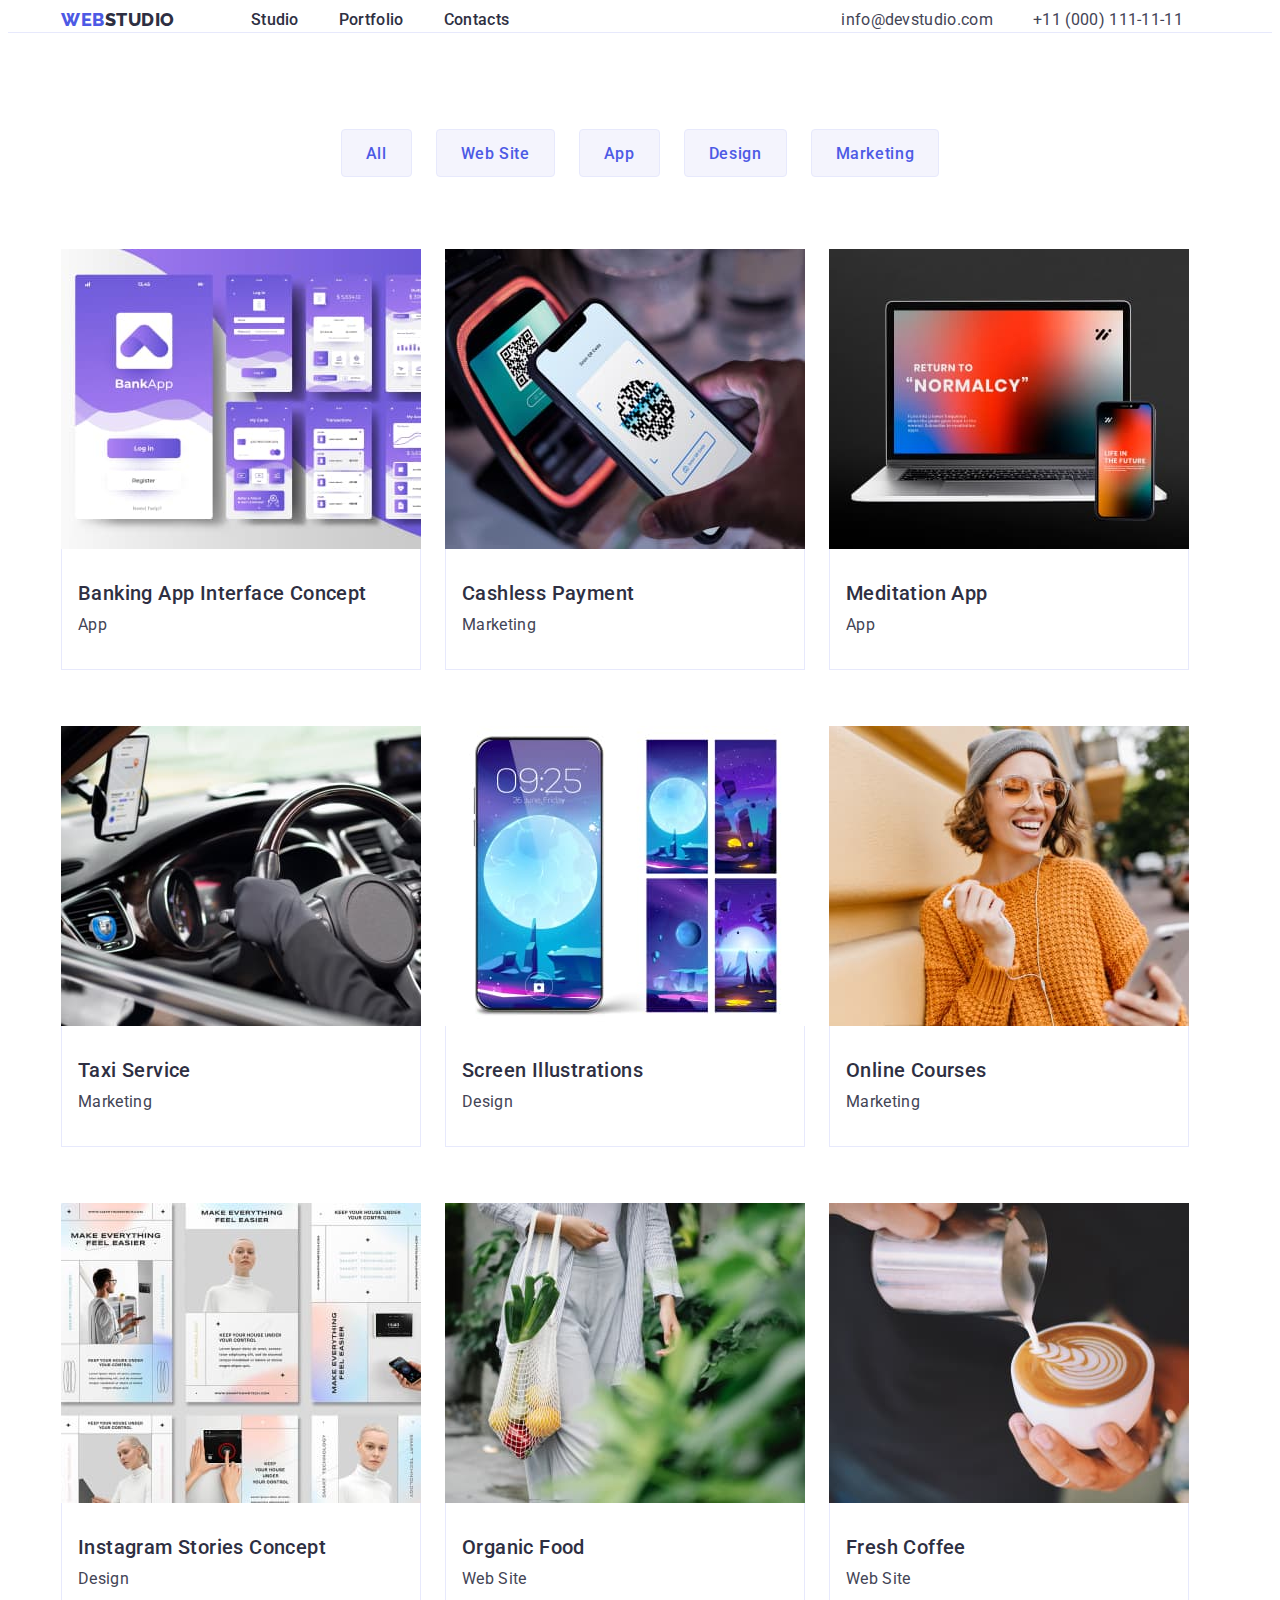
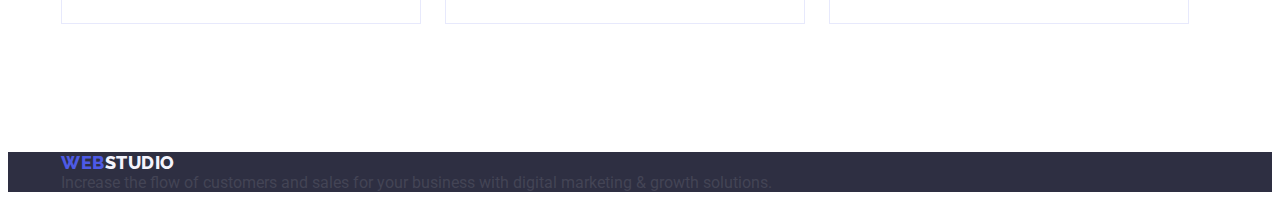
==== commit cd983859: "finish" ====
--- a/portfolio.html
+++ b/portfolio.html
@@ -58,7 +58,7 @@
     <main>
       <section class="filters">
         <div class="container">
-          <h1 class="visually-hidden" hidden>filters</h1>
+          <h1 class="filters-hedden visually-hidden" hidden>filters</h1>
           <ul class="filters-list list">
             <li class="filters-item">
               <button class="button" type="button">All</button>
--- a/css/styles.css
+++ b/css/styles.css
@@ -185,8 +185,17 @@
 
 /* INTERMEDIA */
 
-.hidden-section {
-
+.visually-hidden {
+    position: absolute;
+    width: 1px;
+    height: 1px;
+    margin: -1px;
+    border: 0;
+    padding: 0;
+    white-space: nowrap;
+    clip-path: inset(100%);
+    clip: rect(0 0 0 0);
+    overflow: hidden;
 }
 
 .section-intermedia {
@@ -206,8 +215,8 @@
     line-height: 1.2;
     letter-spacing: 0.02em;
     margin-bottom: 8px;
-    width: calc((100%-72px)/4);
-    color: var(--title-color);
+    color: var(--title-color);
+    width: calc((100%-72px)/4); 
 }
 
 .intermedia-text {
@@ -218,6 +227,10 @@
 }
 
 /* HOVER */
+
+.hover-img {
+    display: block;
+}
 
 .section-hover {
     padding-bottom: 120px;
@@ -248,6 +261,10 @@
 
 /* TEAM */
 
+.team-link {
+
+}
+
 .section-team {
     background-color: var(--footer-text-color);
     padding: 120px 0 120px;
@@ -255,11 +272,12 @@
 
 .team-img {
     display: block;
+    width: calc((100% - 72px)/4);
+    border-radius: 0px 0px 4px 4px;
 }
 
 .team-text-container {
     padding: 32px 16px;
-    border-radius: 0px 0px 4px 4px;
 }
 
 .team-item {
@@ -430,6 +448,19 @@
 }
 
 /* FILTERS */
+
+.visually-hidden {
+    position: absolute;
+    width: 1px;
+    height: 1px;
+    margin: -1px;
+    border: 0;
+    padding: 0;
+    white-space: nowrap;
+    clip-path: inset(100%);
+    clip: rect(0 0 0 0);
+    overflow: hidden;
+}
 
 .filters {
     padding-top: 96px;
@@ -502,6 +533,7 @@
     line-height: 1.2;
     letter-spacing: 0.02em;
     color: var(--title-color);
+    margin-bottom: 8px;
 }
 
 .row-text {
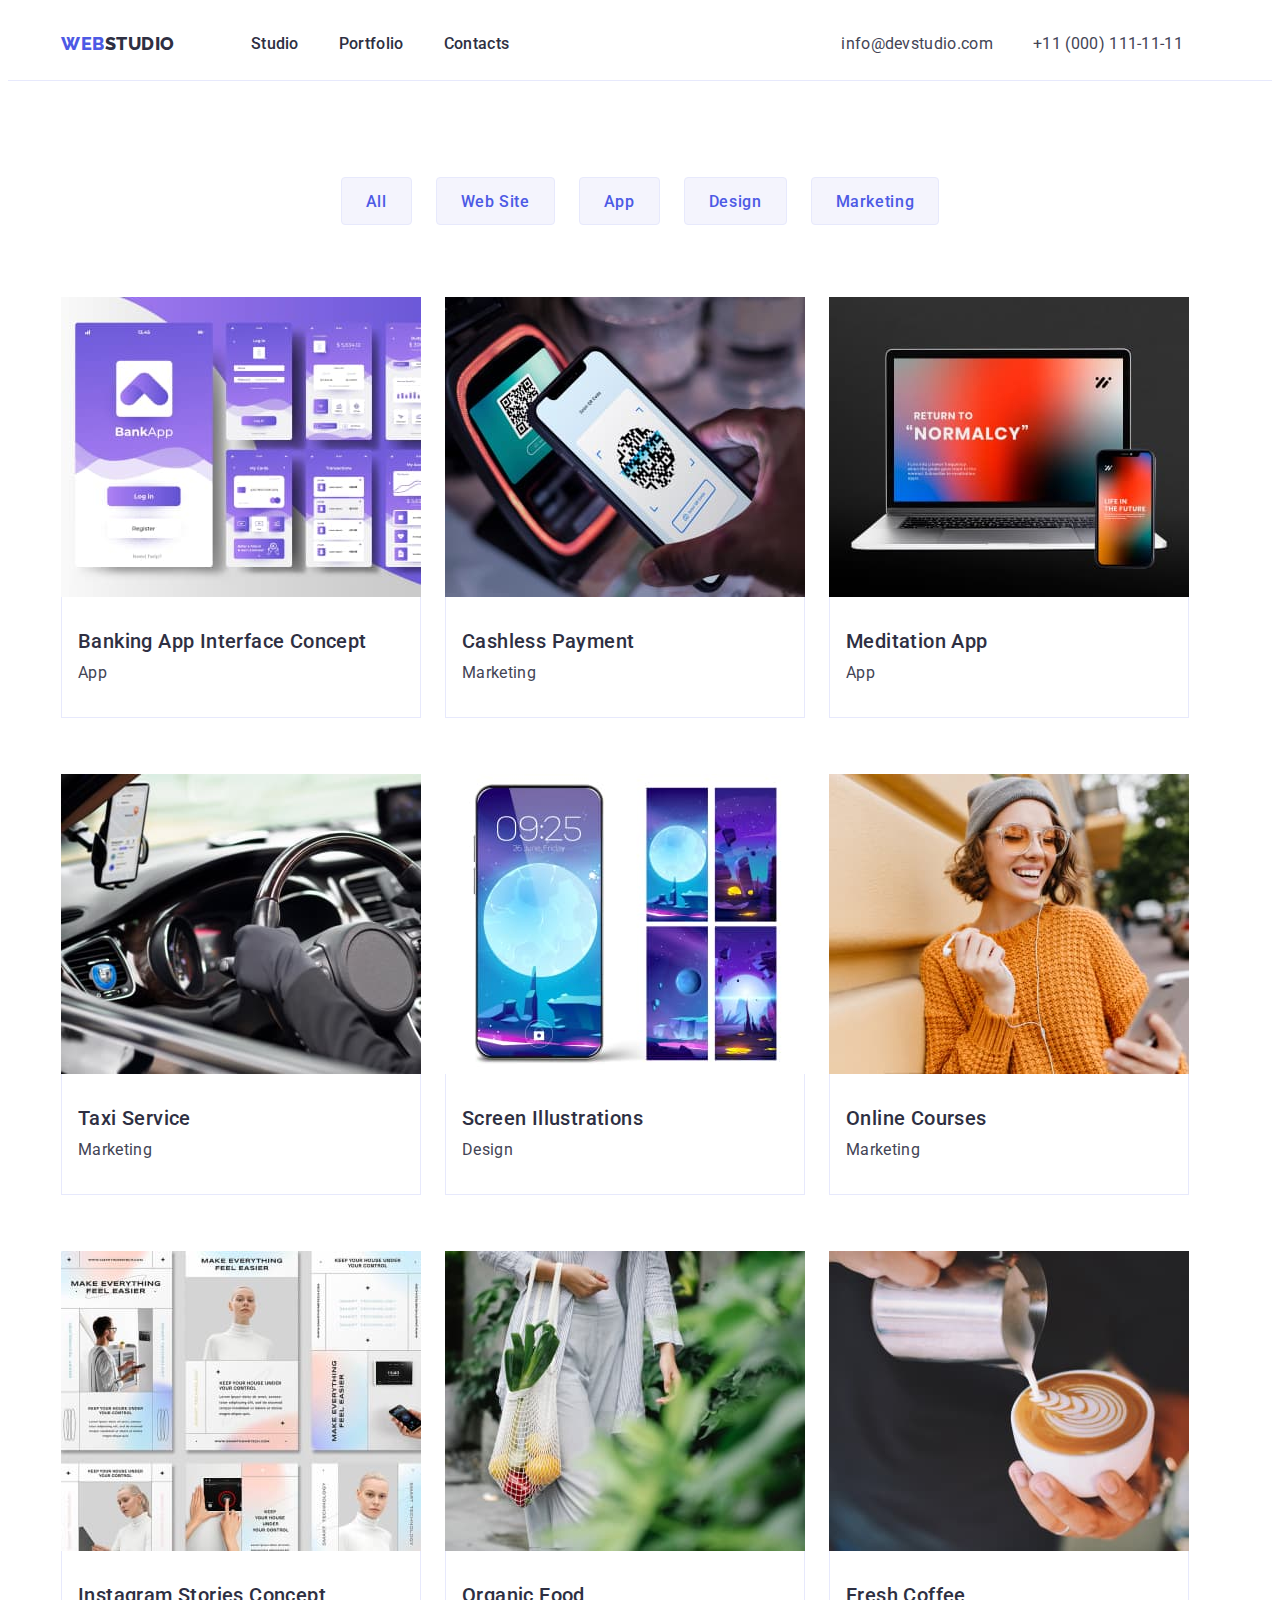
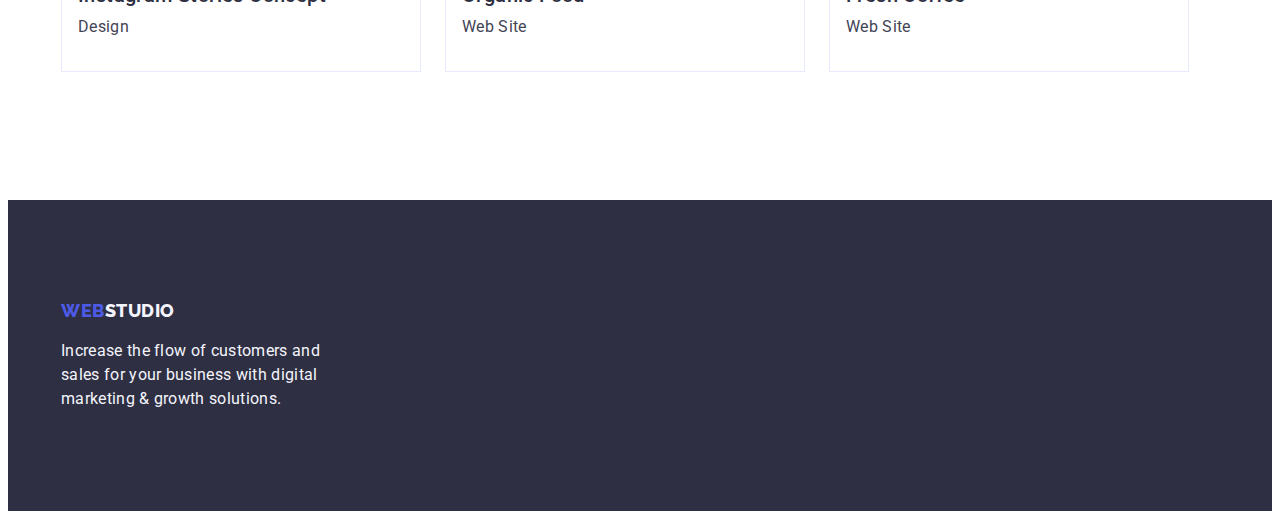
==== commit e3dae62e: "finish" ====
--- a/portfolio.html
+++ b/portfolio.html
@@ -197,7 +197,7 @@
                 </div>
               </a>
             </li>
-            <li class="row">
+            <li class="row-item">
               <a class="row-link link" href="">
                 <img
                   class="img-portfolio"
@@ -217,7 +217,7 @@
       </section>
     </main>
     <footer class="portfolio-footer">
-      <div class="container">
+      <div class="container portfolio-footer-container">
         <a class="portfolio-logo link" href="./portfolio.html"
           >Web<span class="portfolio-logo-studio">Studio</span></a
         >
--- a/css/styles.css
+++ b/css/styles.css
@@ -134,15 +134,6 @@
     padding: 188px 0 188px;
 }
 
-.button-container {
-    padding-top: 188px;
-    padding-right: 472px;
-    padding-bottom: 292px;
-    padding-left: 472px;
-    height: 600px;
-    width: 1440px;
-}
-
 .main-section-button {
     background-color: var(--title-color);
 }
@@ -159,11 +150,12 @@
     color: var(--hero-color);
     cursor: pointer;
     background-color: var(--logo-color);
-    margin-bottom: 48px;
     border-radius: 4px;
     min-width: 169px;
     display: block;
     border: none;
+    margin-left: auto;
+    margin-right: auto;
 }
 
 .section-button:hover, 
@@ -179,8 +171,9 @@
     letter-spacing: 0.02em;
     color: var(--hero-color);
     max-width: 496px;
-    margin: 48px;
-    
+    margin-bottom: 48px;
+    margin-right: auto;
+    margin-left: auto;
 }
 
 /* INTERMEDIA */
@@ -204,9 +197,13 @@
 
 .intermedia-list {
     display: flex;
-    padding-top: 120px;
-    padding-bottom: 120px;
     gap: 24px;
+}
+
+.intermedia-item {
+    width: calc((100% - 72px) / 4);
+    margin: 0;
+    padding: 0;
 }
 
 .intermedia-name {
@@ -216,7 +213,6 @@
     letter-spacing: 0.02em;
     margin-bottom: 8px;
     color: var(--title-color);
-    width: calc((100%-72px)/4); 
 }
 
 .intermedia-text {
@@ -261,9 +257,6 @@
 
 /* TEAM */
 
-.team-link {
-
-}
 
 .section-team {
     background-color: var(--footer-text-color);
@@ -272,8 +265,6 @@
 
 .team-img {
     display: block;
-    width: calc((100% - 72px)/4);
-    border-radius: 0px 0px 4px 4px;
 }
 
 .team-text-container {
@@ -282,13 +273,13 @@
 
 .team-item {
     background-color: var(--hero-color);
+    border-radius: 0px 0px 4px 4px;
+    width: calc((100% - 72px) / 4);
 } 
 
 .team-list {
     display: flex;
-    margin-top: 72px;
     gap: 24px;
-    padding-bottom: 120px;
 }
 
 .team {
@@ -299,7 +290,6 @@
     text-transform: capitalize;
     color: var(--title-color); 
     text-align: center;
-    padding-top: 120px;
     margin-bottom: 72px;
 }
 
@@ -311,7 +301,6 @@
     letter-spacing: 0.02em;
     color: var(--title-color);
     text-align: center;
-    margin-top: 32px;
     margin-bottom: 8px;
 }
 
@@ -320,7 +309,6 @@
     line-height: 1.5;
     letter-spacing: 0.02em;
     text-align: center;
-    margin-bottom: 32px;
     color: var(--iten-color)  
 }
 
@@ -342,7 +330,7 @@
     text-transform: uppercase;
     color: var(--logo-color);
     display: inline-block;
-    margin-bottom: 16px;
+    margin-bottom: 17.5px;
 }
 
 .footer-logo-studio {
@@ -358,7 +346,7 @@
 
 .footer-text {
     font-size: 16px;
-    line-height: 1.5px;
+    line-height: 1.5;
     letter-spacing: 0.02em;
     color: var(--footer-text-color);
     max-width: 264px; 
@@ -374,6 +362,8 @@
 
 .prt-header-container {
     display: flex;
+    align-items: center;
+    height: 72px;
 }
 
 .logo {
@@ -547,6 +537,7 @@
 
 .portfolio-footer {
     background-color: var(--title-color);
+    padding: 100px 0;
 }
 
 .portfolio-logo {
@@ -564,13 +555,15 @@
     color: var(--footer-text-color);
 }
 
-.portfolio-footer-tex {
-    font-size: 16px;
-    line-height: 1.5;
-    letter-spacing: 0.02em;
-    color: var(--footer-text-color)
-}
-
-
-
-
+.portfolio-footer-text {
+    font-size: 16px;
+    line-height: 1.5;
+    letter-spacing: 0.02em;
+    color: var(--footer-text-color);
+    max-width: 264px;
+    margin-top: 17.5px;
+}
+
+
+
+
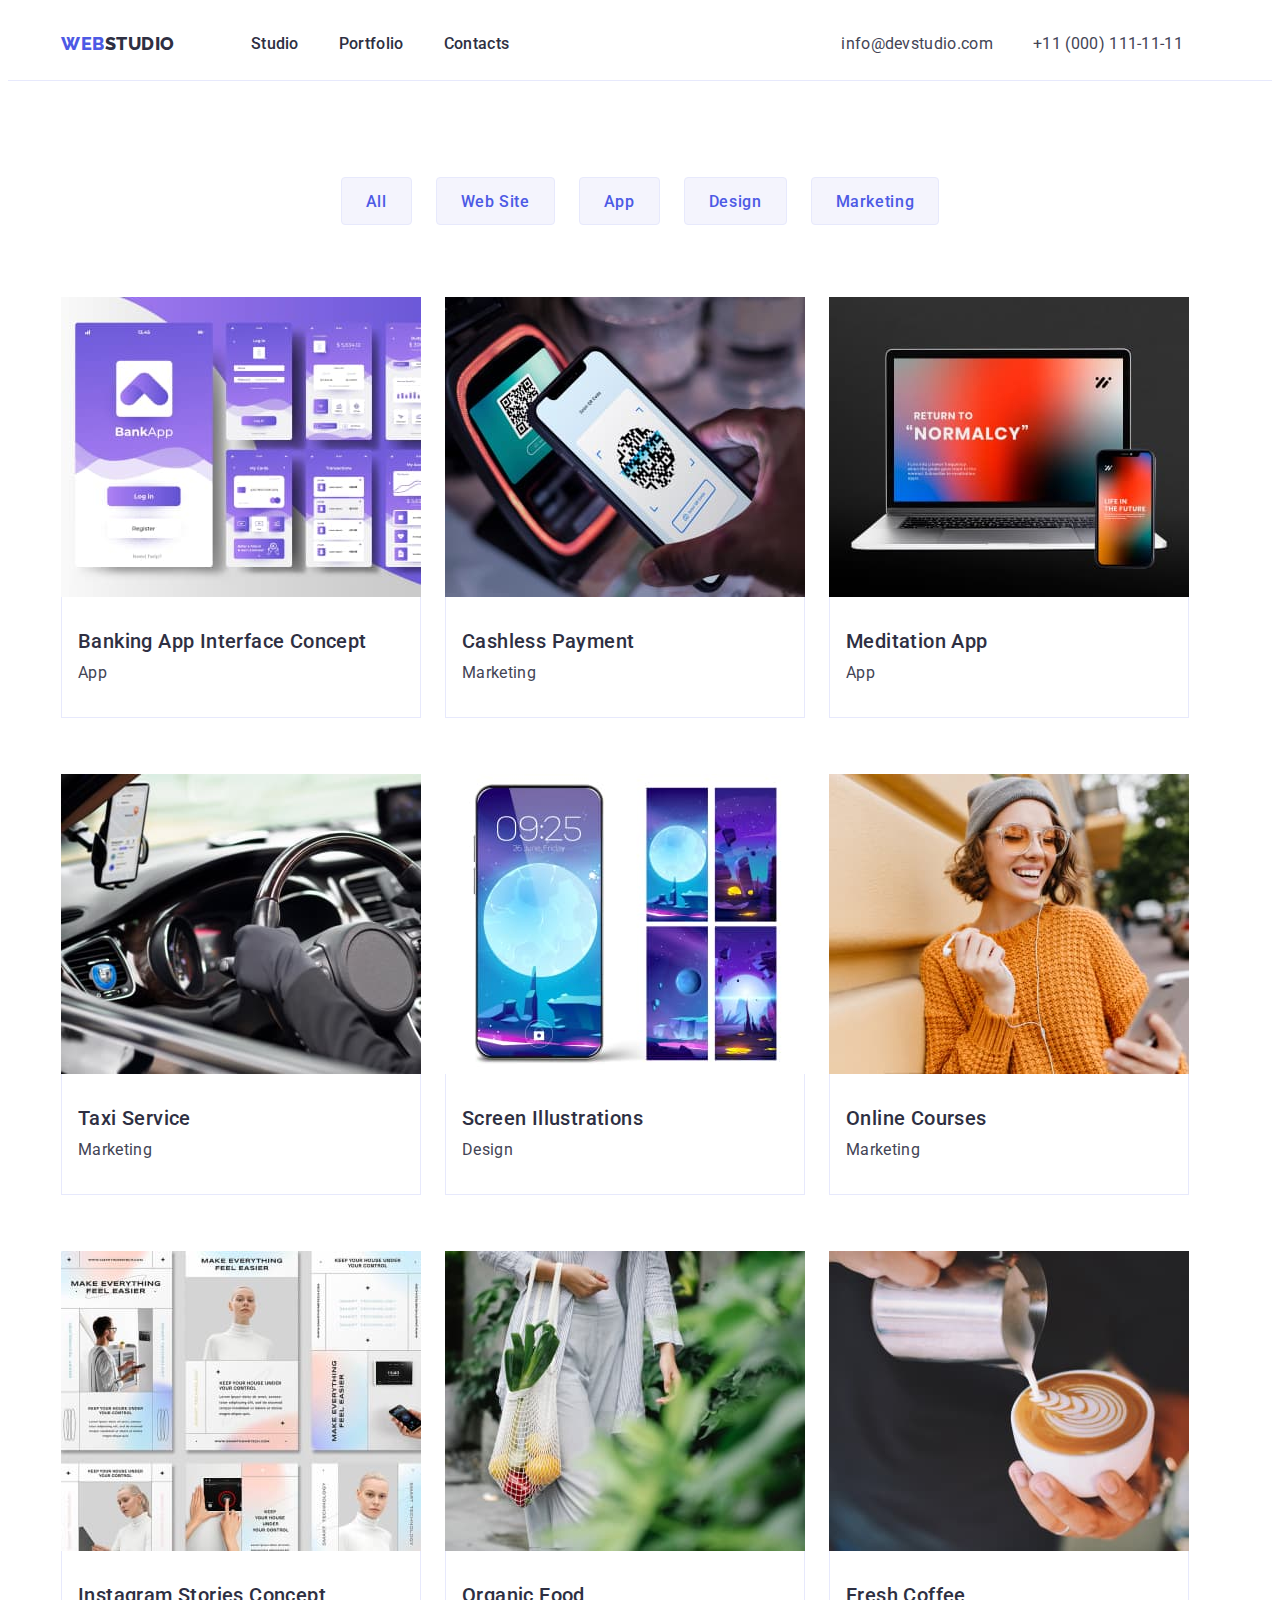
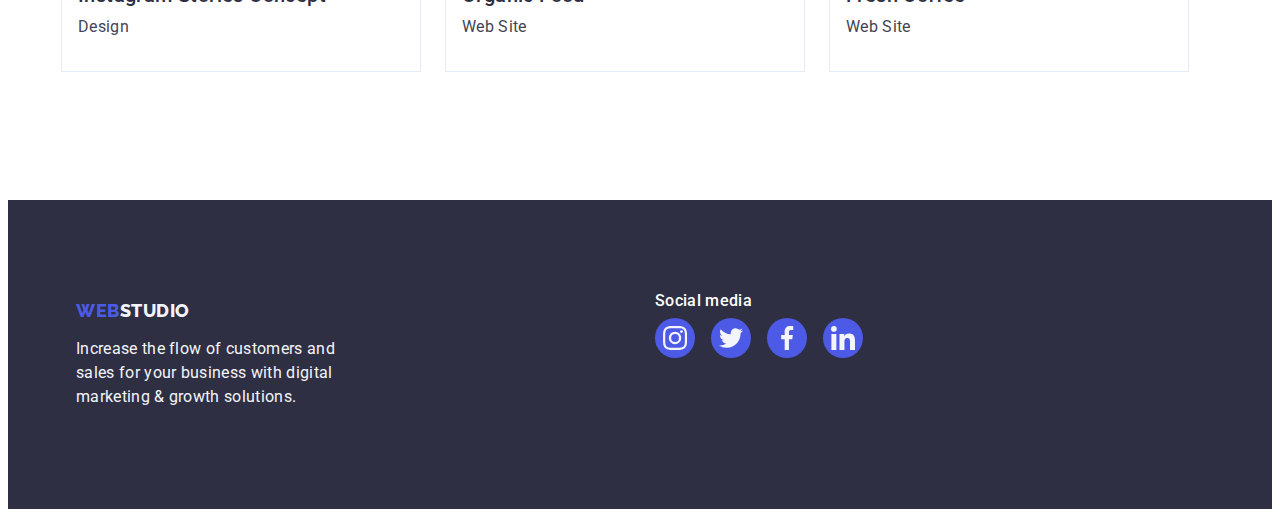
==== commit 273cf42f: "finish" ====
--- a/portfolio.html
+++ b/portfolio.html
@@ -217,14 +217,69 @@
       </section>
     </main>
     <footer class="portfolio-footer">
-      <div class="container portfolio-footer-container">
-        <a class="portfolio-logo link" href="./portfolio.html"
-          >Web<span class="portfolio-logo-studio">Studio</span></a
-        >
-        <p class="portfolio-footer-text">
-          Increase the flow of customers and sales for your business with
-          digital marketing & growth solutions.
-        </p>
+      <div class="container footer-container">
+        <div class="container portfolio-footer-container">
+          <a class="portfolio-logo link" href="./portfolio.html"
+            >Web<span class="portfolio-logo-studio">Studio</span></a
+          >
+          <p class="portfolio-footer-text">
+            Increase the flow of customers and sales for your business with
+            digital marketing & growth solutions.
+          </p>
+        </div>
+        <div class="container social-media-container">
+          <p class="social-media">Social media</p>
+          <ul class="social-media-list list">
+            <li class="social-media-item">
+              <a
+                class="social-media-link"
+                href=""
+                target="_blank"
+                rel="noopener no-referrer"
+              >
+                <svg class="soc-media-icon" widht="24" height="24">
+                  <use href="./images/icons.svg.svg#icon-instagram"></use>
+                </svg>
+              </a>
+            </li>
+            <li class="social-media-item">
+              <a
+                class="social-media-link"
+                href=""
+                target="_blank"
+                rel="noopener no-referrer"
+              >
+                <svg class="soc-media-icon" widht="24" height="24">
+                  <use href="./images/icons.svg.svg#icon-twitter"></use>
+                </svg>
+              </a>
+            </li>
+            <li class="social-media-item">
+              <a
+                class="social-media-link"
+                href=""
+                target="_blank"
+                rel="noopener no-referrer"
+              >
+                <svg class="soc-media-icon" widht="24" height="24">
+                  <use href="./images/icons.svg.svg#icon-facebook"></use>
+                </svg>
+              </a>
+            </li>
+            <li class="social-media-item">
+              <a
+                class="social-media-link"
+                href=""
+                target="_blank"
+                rel="noopener no-referrer"
+              >
+                <svg class="soc-media-icon" widht="24" height="24">
+                  <use href="./images/icons.svg.svg#icon-linkedin"></use>
+                </svg>
+              </a>
+            </li>
+          </ul>
+        </div>
       </div>
     </footer>
   </body>
--- a/css/styles.css
+++ b/css/styles.css
@@ -132,6 +132,10 @@
 
 .main-section-button {
     padding: 188px 0 188px;
+    background-image: linear-gradient(rgba(46, 47, 66, 0.7), rgba(46, 47, 66, 0.7)),  url(../images/people-office\ 1.jpg);
+    background-repeat: no-repeat;
+    background-position: center;
+    background-size: cover;
 }
 
 .main-section-button {
@@ -206,6 +210,17 @@
     padding: 0;
 }
 
+.intermedia-svg {
+    width: 264px;
+    height: 112px;
+    display: flex;
+    justify-content: center;
+    align-items: center;
+    background: #F4F4FD;
+    border-radius: 4px;
+    margin-bottom: 8px;
+}
+
 .intermedia-name {
     font-weight: 500;
     font-size: 20px;
@@ -275,11 +290,13 @@
     background-color: var(--hero-color);
     border-radius: 0px 0px 4px 4px;
     width: calc((100% - 72px) / 4);
+    box-shadow: 0px 1px 6px rgba(46, 47, 66, 0.08), 0px 1px 1px rgba(46, 47, 66, 0.16), 0px 2px 1px rgba(46, 47, 66, 0.08);
 } 
 
 .team-list {
     display: flex;
     gap: 24px;
+    
 }
 
 .team {
@@ -312,6 +329,86 @@
     color: var(--iten-color)  
 }
 
+.team-list-soc {
+    display: flex;
+    justify-content: center;
+    gap: 24px;
+}
+
+.team-item-soc {
+    width: 40px;
+    height: 40px;
+}
+
+.team-link-soc {
+    background-color:  var(--logo-color);
+    border-radius: 50%;
+    width: 100%;
+    height: 100%;
+    display: flex;
+    align-items: center;
+    justify-content: center;
+    margin-top: 8px;
+}
+
+.team-link-soc:hover {
+    background-color: var(--about-color);
+}
+
+.team-soc-icon {
+    fill: #F4F4FD;
+}
+
+/* CUSTOMERS */
+
+.container-cusromers {
+    padding-top: 120px;
+    padding-bottom: 120px;
+} 
+
+.customers {
+    font-style: normal;
+    font-weight: 700;
+    font-size: 36px;
+    line-height: 1.11;
+    letter-spacing: 0.02em;
+    text-align: center;
+    text-transform: capitalize;
+}
+
+.customers-list {
+    display: flex;
+    align-items: center;
+    gap: 24px;
+}
+
+.customers-link {
+    border: 1px solid #8e8f99;
+    border-radius: 4px;
+    width: 168px;
+    height: 88px;
+    display: flex;
+    align-items: center;
+    justify-content: center;
+    color: #8e8f99;
+    margin-top: 72px;
+}
+
+.customers-link:hover,
+.customers-link:focus {
+    border-color: #404BBF;
+    color: var(--about-color);
+}
+
+.customers-soc-icon {
+    fill: #8E8F99;
+}
+
+.customers-soc-icon:hover,
+.customers-soc-icon:focus {
+    fill: #404BBF;
+}
+
 /* FOOTER */
 
 
@@ -321,8 +418,6 @@
 }
 
 .footer-logo {
-    font-family: 'Raleway', sans-serif;
-    font-style: normal;
     font-weight: 800;
     font-size: 18px;
     line-height: 1.17;
@@ -330,7 +425,7 @@
     text-transform: uppercase;
     color: var(--logo-color);
     display: inline-block;
-    margin-bottom: 17.5px;
+    margin-bottom: 16px;
 }
 
 .footer-logo-studio {
@@ -350,6 +445,51 @@
     letter-spacing: 0.02em;
     color: var(--footer-text-color);
     max-width: 264px; 
+}
+
+/* SOCIAL-MEDIA */
+
+.footer-container {
+    display: flex;
+
+}
+
+.social-media {
+    font-weight: 500;
+    font-size: 16px;
+    line-height: 1.5px;
+    letter-spacing: 0.02em;
+    color: #FFFFFF;
+}
+
+.social-media-list {
+    display: flex;
+    align-items: center;
+    gap: 16px;
+    margin-top: 16px;
+}
+
+.social-media-item {
+    width: 40px;
+    height: 40px;
+}
+
+.social-media-link {
+    background-color: var(--logo-color);
+    border-radius: 50%;
+    width: 100%;
+    height: 100%;
+    display: flex;
+    align-items: center;
+    justify-content: center;
+}
+
+.social-media-link:hover {
+    background-color: #31D0AA;
+}
+
+.soc-media-icon {
+    fill: #F4F4FD;
 }
 
 /* PORTFOLIO */
@@ -505,6 +645,12 @@
     display: block;
 }
 
+.row-item:hover,
+.row-item:focus {
+    box-shadow: 0px 1px 6px rgba(46, 47, 66, 0.08), 0px 1px 1px rgba(46, 47, 66, 0.16), 0px 2px 1px rgba(46, 47, 66, 0.08);
+}
+
+
 .row-list {
     list-style: none;
     display: flex;
@@ -561,9 +707,9 @@
     letter-spacing: 0.02em;
     color: var(--footer-text-color);
     max-width: 264px;
-    margin-top: 17.5px;
-}
-
-
-
-
+    margin-top: 16px;
+}
+
+
+
+
